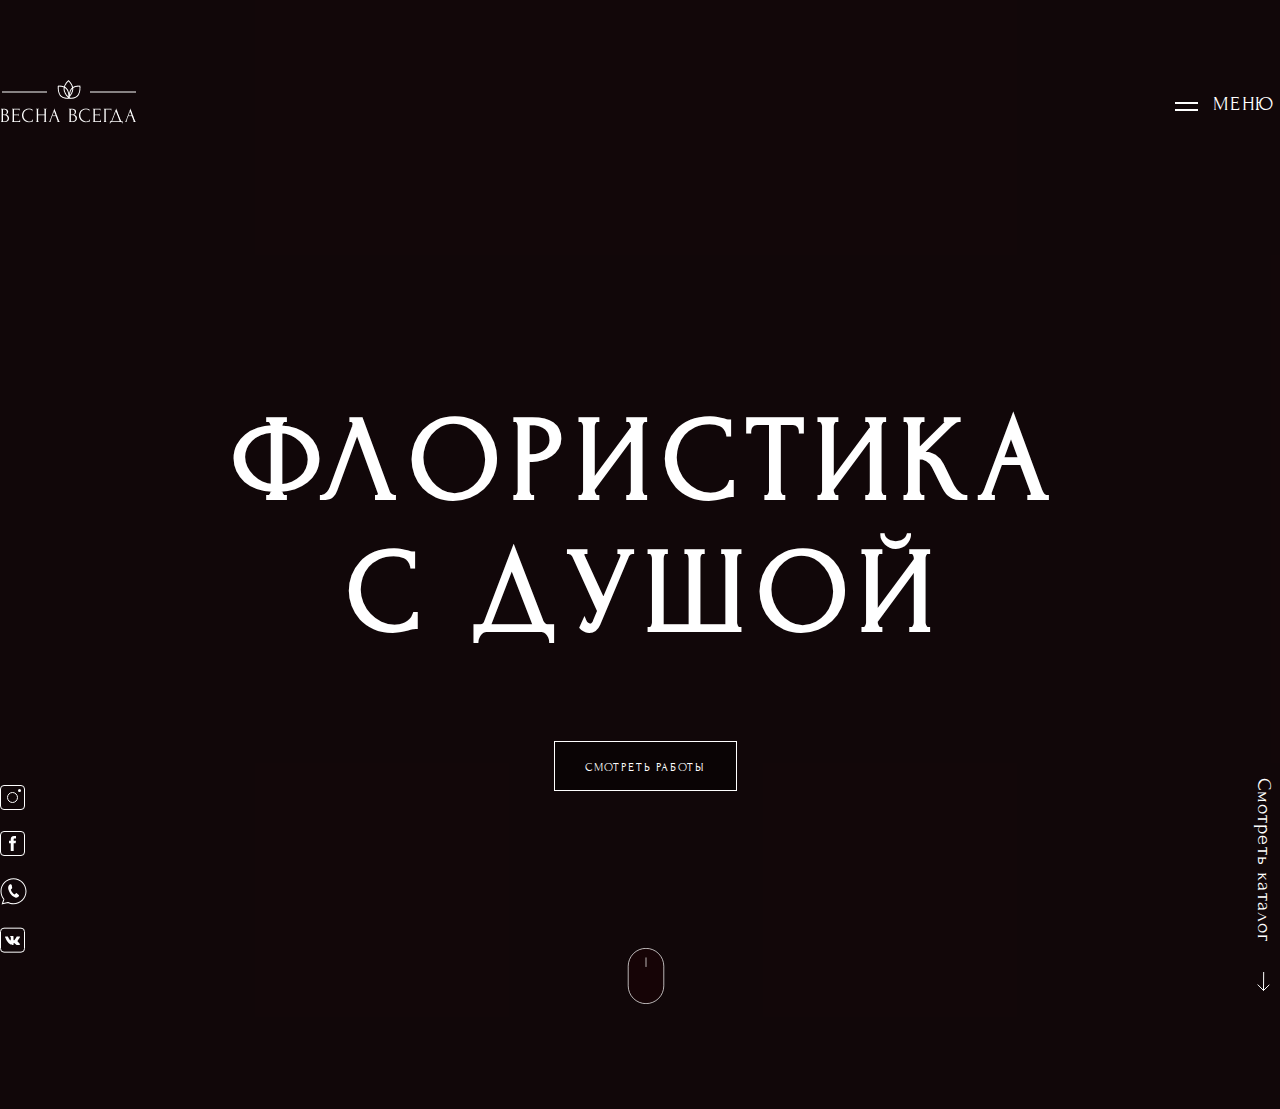
==== index.html @ 8c2913b5 "Create header block" ====
<!DOCTYPE html>
<html lang="ru">
<head>
  <meta charset="UTF-8">
  <meta http-equiv="X-UA-Compatible" content="IE=edge">
  <meta name="viewport" content="width=device-width, initial-scale=1.0">
  <title>Floristry</title>
  <link rel="preconnect"
    href="https://fonts.googleapis.com">
  <link rel="preconnect"
    href="https://fonts.gstatic.com"
    crossorigin>
  <link href="https://fonts.googleapis.com/css2?family=Forum&display=swap"
    rel="stylesheet">
  <link rel="stylesheet" href="css/style.css">
</head>
<body>
  <header class="header">
    <div class="container">
      <div class="header__top">
        <img src="images/logo.png" alt="Logo: Весна всегда" class="header__logo">
        <button class="burger-menu header__burger-menu">
          <div class="burger-menu__lines">
            <span class="burger-menu__line"></span>
            <span class="burger-menu__line"></span>
          </div>
          <!-- /.burger-menu__lines -->
          <span class="burger-menu__text">Меню</span>
        </button>
        <!-- /.header__burger-menu -->
      </div>
      <!-- /.header__top -->
      <div class="header__main">
        <div class="header__wrapper">
          <h1 class="header__title">Флористика с душой</h1>
          <a href="#"
            class="header__button-works">Смотреть работы</a>
          <img src="images/icons/mouse.svg"
            alt="Icon: mouse"
            class="header__mouse">
        </div>
        <!-- /.header__wrapper -->
        <div class="socials header__socials">
          <a href="#" class="socials__link">
            <img src="images/icons/instagram.svg" alt="Icon: instagram" class="socials__icon">
          </a>
          <a href="#" class="socials__link">
            <img src="images/icons/facebook.svg" alt="Icon: facebook" class="socials__icon">
          </a>
          <a href="#" class="socials__link">
            <img src="images/icons/whatsapp.svg" alt="Icon: whatsapp" class="socials__icon">
          </a>
          <a href="#" class="socials__link">
            <img src="images/icons/vk.svg" alt="Icon: вконтакте" class="socials__icon">
          </a>
        </div>
        <!-- /.socials header__socials -->
          <a href="#"
            class="header-catalog">
            <span class="header-catalog__text">Смотреть каталог
            </span>
            <img src="../images/icons/rectangle.svg" alt="Icon: rectangle" class="header-catalog__icon">
          </a>
      </div>
      <!-- /.header__main -->
    </div>
    <!-- /.container -->
    <div class="header__gradient"></div>
    <!-- /.header__gradient -->
  </header>
</body>
</html>
---- css/style.css ----
* {
  -webkit-box-sizing: border-box;
          box-sizing: border-box;
}

body {
  font-family: 'Forum', cursive;
  margin: 0;
  padding: 0;
  color: #fff;
  background-color: #3B181E;
}

.container {
  max-width: 1734px;
  margin: auto;
}

img {
  max-width: 100%;
}

a {
  text-decoration: none;
  cursor: pointer;
}

button {
  cursor: pointer;
}

.header {
  position: relative;
  padding-top: 80px;
  margin: 0;
  background: url(../images/header-bg.jpg) no-repeat center;
}

.header::after {
  content: '';
  background-color: rgba(0, 0, 0, 0.7);
  height: 100%;
  position: absolute;
  width: 100%;
  top: 0;
  left: 0;
  z-index: 1;
}

.header__top {
  display: -webkit-box;
  display: -ms-flexbox;
  display: flex;
  -webkit-box-pack: justify;
      -ms-flex-pack: justify;
          justify-content: space-between;
  -webkit-box-align: center;
      -ms-flex-align: center;
          align-items: center;
  position: relative;
  z-index: 2;
}

.header__logo {
  max-width: 137px;
}

.header__burger-menu {
  border: none;
  background: none;
  text-transform: uppercase;
  color: #fff;
}

.header__main {
  position: relative;
  z-index: 2;
}

.header__wrapper {
  display: -webkit-box;
  display: -ms-flexbox;
  display: flex;
  -webkit-box-orient: vertical;
  -webkit-box-direction: normal;
      -ms-flex-direction: column;
          flex-direction: column;
  -webkit-box-align: center;
      -ms-flex-align: center;
          align-items: center;
  -ms-flex-wrap: wrap;
      flex-wrap: wrap;
  max-width: 818px;
  margin: auto;
  margin-top: 189px;
  margin-bottom: 30px;
}

.header__title {
  font-size: 120px;
  line-height: 132px;
  text-align: center;
  letter-spacing: 0.09em;
  text-transform: uppercase;
}

.header__button-works {
  font-size: 12px;
  line-height: 13px;
  text-align: center;
  letter-spacing: 0.15em;
  text-transform: uppercase;
  color: #fff;
  background: rgba(0, 0, 0, 0.4);
  border: 1px solid #FFFFFF;
  padding: 19px 30px 16px;
  margin-bottom: 157px;
}

.header__gradient {
  height: 75px;
  background: -webkit-gradient(linear, left bottom, left top, color-stop(3.33%, #3B181E), to(rgba(59, 24, 30, 0)));
  background: linear-gradient(0deg, #3B181E 3.33%, rgba(59, 24, 30, 0) 100%);
}

.header-catalog {
  position: absolute;
  right: -89px;
  bottom: 110px;
  color: inherit;
  -webkit-transform: rotate(90deg);
          transform: rotate(90deg);
  text-align: center;
  display: -webkit-box;
  display: -ms-flexbox;
  display: flex;
  -webkit-box-pack: justify;
      -ms-flex-pack: justify;
          justify-content: space-between;
  -webkit-box-align: center;
      -ms-flex-align: center;
          align-items: center;
  width: 211px;
}

.header-catalog__text {
  font-size: 20px;
  line-height: 22px;
  letter-spacing: 0.06em;
}

.header-catalog__icon {
  -webkit-transform: rotate(-90deg);
          transform: rotate(-90deg);
}

.burger-menu {
  display: -webkit-box;
  display: -ms-flexbox;
  display: flex;
}

.burger-menu__lines {
  display: -webkit-box;
  display: -ms-flexbox;
  display: flex;
  -webkit-box-orient: vertical;
  -webkit-box-direction: normal;
      -ms-flex-direction: column;
          flex-direction: column;
  -webkit-box-pack: center;
      -ms-flex-pack: center;
          justify-content: center;
  margin-right: 15px;
}

.burger-menu__line {
  font-family: 'Forum', cursive;
  width: 23px;
  border: 1px solid #FFFFFF;
  margin-top: 5px;
}

.burger-menu__text {
  font-family: 'Forum', cursive;
  font-size: 20px;
  line-height: 22px;
  letter-spacing: 0.06em;
}

.socials {
  position: absolute;
  bottom: 47px;
  display: -webkit-box;
  display: -ms-flexbox;
  display: flex;
  -webkit-box-orient: vertical;
  -webkit-box-direction: normal;
      -ms-flex-direction: column;
          flex-direction: column;
  -webkit-box-pack: justify;
      -ms-flex-pack: justify;
          justify-content: space-between;
  height: 172px;
}
/*# sourceMappingURL=style.css.map */
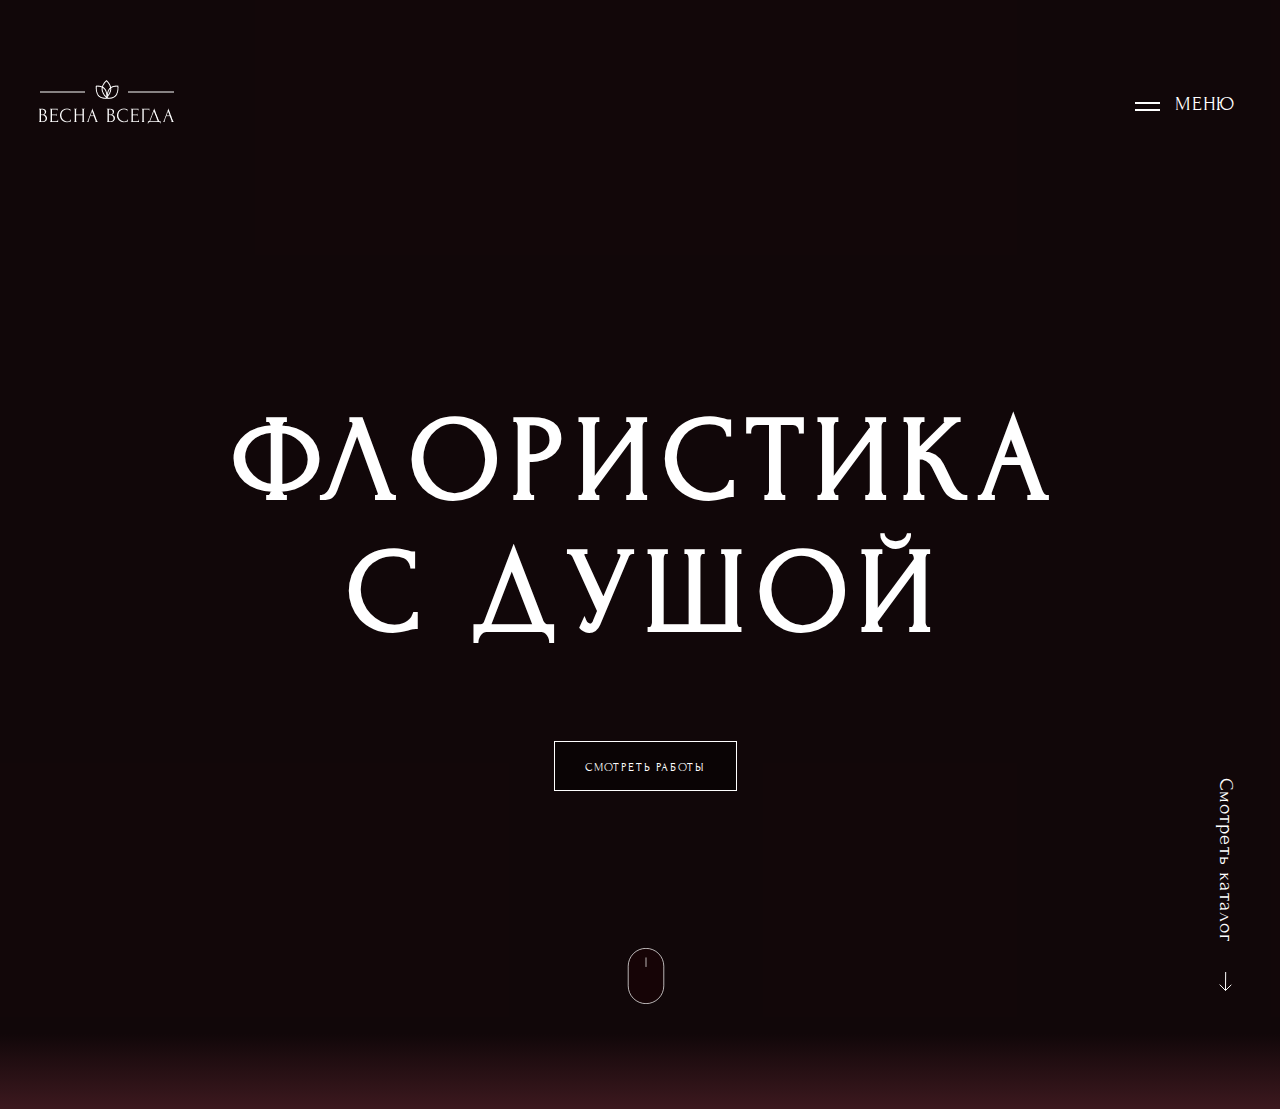
==== commit d3038a56: "fix header responsive" ====
--- a/index.html
+++ b/index.html
@@ -42,16 +42,26 @@
         <!-- /.header__wrapper -->
         <div class="socials header__socials">
           <a href="#" class="socials__link">
-            <img src="images/icons/instagram.svg" alt="Icon: instagram" class="socials__icon">
+            <svg class="socials__icon"
+              width="25"
+              height="25">
+              <use href="sprite-socials.svg#instagram"></use>
           </a>
           <a href="#" class="socials__link">
-            <img src="images/icons/facebook.svg" alt="Icon: facebook" class="socials__icon">
+            <svg class="socials__icon" width="25" height="25">
+              <use href="sprite-socials.svg#facebook"></use>
           </a>
           <a href="#" class="socials__link">
-            <img src="images/icons/whatsapp.svg" alt="Icon: whatsapp" class="socials__icon">
+            <svg class="socials__icon"
+              width="25"
+              height="25">
+              <use href="sprite-socials.svg#whatsapp"></use>
           </a>
           <a href="#" class="socials__link">
-            <img src="images/icons/vk.svg" alt="Icon: вконтакте" class="socials__icon">
+            <svg class="socials__icon"
+              width="25"
+              height="25">
+              <use href="sprite-socials.svg#vk"></use>
           </a>
         </div>
         <!-- /.socials header__socials -->
@@ -59,7 +69,11 @@
             class="header-catalog">
             <span class="header-catalog__text">Смотреть каталог
             </span>
-            <img src="../images/icons/rectangle.svg" alt="Icon: rectangle" class="header-catalog__icon">
+            <img src="images/icons/rectangle.svg" alt="Icon: rectangle" class="header-catalog__icon">
+          </a>
+          <a href="#"
+            class="header__arrow">
+            <img src="images/icons/rectangle-table.svg" alt="Icon: rectangle tablet" class="header-arrow__icon">
           </a>
       </div>
       <!-- /.header__main -->
--- a/css/style.css
+++ b/css/style.css
@@ -1,6 +1,13 @@
-* {
-  -webkit-box-sizing: border-box;
-          box-sizing: border-box;
+@font-face {
+  font-family: "playfair_display";
+  src: url("../fonts/PlayfairDisplay-Regular.woff2") format("woff2");
+  src: url("../fonts/PlayfairDisplay-Regular.woff") format("woff");
+  font-weight: normal;
+  font-style: normal;
+  * {
+    -webkit-box-sizing: border-box;
+            box-sizing: border-box;
+  }
 }
 
 body {
@@ -12,7 +19,7 @@
 }
 
 .container {
-  max-width: 1734px;
+  max-width: 94%;
   margin: auto;
 }
 
@@ -33,7 +40,7 @@
   position: relative;
   padding-top: 80px;
   margin: 0;
-  background: url(../images/header-bg.jpg) no-repeat center;
+  background: url(../images/header-bg.jpg) no-repeat center/cover;
 }
 
 .header::after {
@@ -117,7 +124,14 @@
   margin-bottom: 157px;
 }
 
+.header__button-works:hover {
+  color: #000000;
+  background: #fff;
+}
+
 .header__gradient {
+  position: relative;
+  z-index: 2;
   height: 75px;
   background: -webkit-gradient(linear, left bottom, left top, color-stop(3.33%, #3B181E), to(rgba(59, 24, 30, 0)));
   background: linear-gradient(0deg, #3B181E 3.33%, rgba(59, 24, 30, 0) 100%);
@@ -154,6 +168,10 @@
           transform: rotate(-90deg);
 }
 
+.header__arrow {
+  display: none;
+}
+
 .burger-menu {
   display: -webkit-box;
   display: -ms-flexbox;
@@ -190,7 +208,7 @@
 
 .socials {
   position: absolute;
-  bottom: 47px;
+  bottom: 0;
   display: -webkit-box;
   display: -ms-flexbox;
   display: flex;
@@ -203,4 +221,138 @@
           justify-content: space-between;
   height: 172px;
 }
+
+.socials__icon {
+  fill: none;
+  stroke: #fff;
+}
+
+.socials__icon:hover {
+  fill: #fff;
+  stroke: #3B181E;
+}
+
+@media (max-width: 992px) {
+  .header__title {
+    font-size: 70px;
+    line-height: 77px;
+    text-align: center;
+    letter-spacing: 0.09em;
+    margin-bottom: 82px;
+  }
+}
+
+@media (max-width: 768px) {
+  .header {
+    padding-top: 38px;
+    padding-bottom: 55px;
+    background-size: cover;
+  }
+  .header__wrapper {
+    margin-top: 180px;
+    margin-bottom: 0;
+  }
+  .header__mouse {
+    display: none;
+  }
+  .header-catalog {
+    display: none;
+  }
+  .header__gradient {
+    display: none;
+  }
+  .header__arrow {
+    display: block;
+    margin: 0 auto;
+    width: 29px;
+  }
+  .burger-menu {
+    -webkit-box-align: start;
+        -ms-flex-align: start;
+            align-items: start;
+  }
+  .burger-menu__line {
+    width: 35px;
+  }
+  .burger-menu__text {
+    display: none;
+  }
+  .socials {
+    position: static;
+    -webkit-box-orient: horizontal;
+    -webkit-box-direction: normal;
+        -ms-flex-direction: row;
+            flex-direction: row;
+    -webkit-box-align: center;
+        -ms-flex-align: center;
+            align-items: center;
+    height: 60px;
+    width: 460px;
+    margin: auto;
+    padding-bottom: 35px;
+  }
+  .socials__link {
+    display: -webkit-box;
+    display: -ms-flexbox;
+    display: flex;
+    -webkit-box-pack: space-evenly;
+        -ms-flex-pack: space-evenly;
+            justify-content: space-evenly;
+    -ms-flex-item-align: center;
+        align-self: center;
+    background-color: #3B181E;
+    border-radius: 50%;
+    height: 55px;
+    width: 55px;
+  }
+  .socials__icon {
+    -ms-flex-item-align: center;
+        -ms-grid-row-align: center;
+        align-self: center;
+  }
+}
+
+@media (max-width: 576px) {
+  .header {
+    padding-top: 0;
+  }
+  .header__wrapper {
+    margin-top: 103px;
+  }
+  .header__top {
+    background-color: #3B181E;
+    width: 99%;
+    left: -3%;
+    padding: 15px 30px 20px;
+  }
+  .header__title {
+    font-family: "playfair_display", cursive;
+    font-size: 30px;
+    line-height: 42px;
+    text-align: center;
+    letter-spacing: 0.09em;
+    max-width: 238px;
+    margin-bottom: 35px;
+  }
+  .header-arrow__icon {
+    width: 14px;
+    height: 14px;
+  }
+  .burger-menu__line {
+    width: 37px;
+  }
+  .socials {
+    width: 260px;
+    height: 35px;
+    padding-bottom: 30px;
+  }
+  .socials__link {
+    width: 35px;
+    height: 35px;
+  }
+  .socials__icon {
+    width: 18px;
+    height: 18px;
+  }
+}
 /*# sourceMappingURL=style.css.map */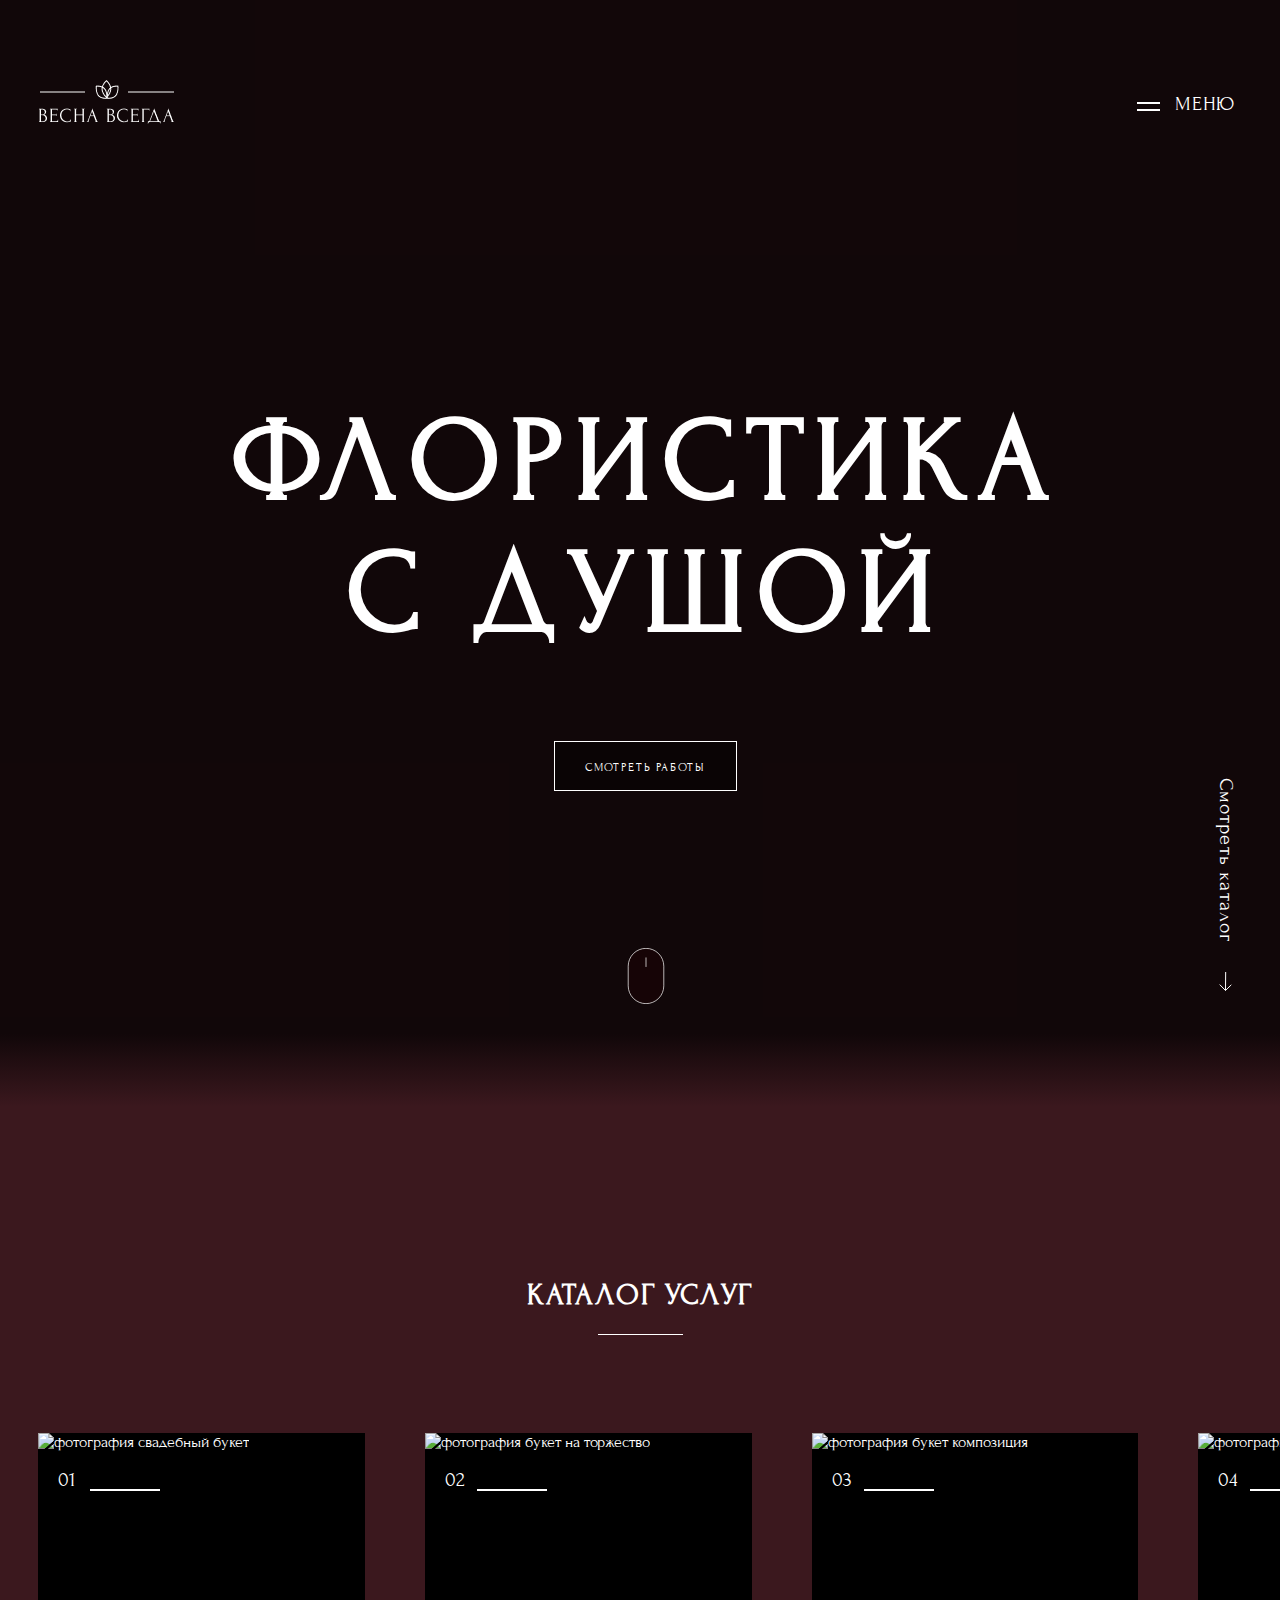
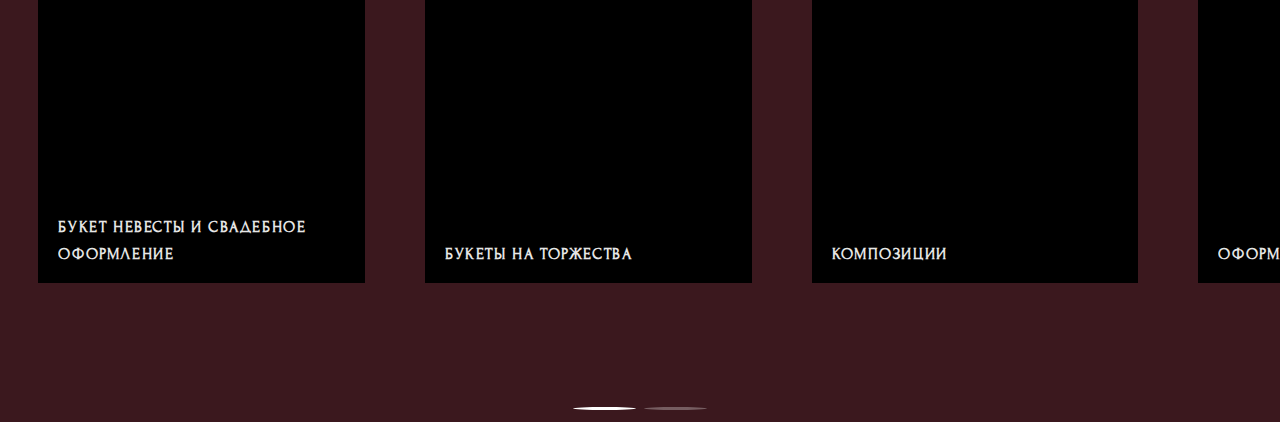
==== commit 64528684: "customization and adaptive slider" ====
--- a/index.html
+++ b/index.html
@@ -5,6 +5,10 @@
   <meta http-equiv="X-UA-Compatible" content="IE=edge">
   <meta name="viewport" content="width=device-width, initial-scale=1.0">
   <title>Floristry</title>
+
+  <script src="https://unpkg.com/swiper/swiper-bundle.min.js" defer></script>
+  <script src="js/main.js" defer></script>
+  
   <link rel="preconnect"
     href="https://fonts.googleapis.com">
   <link rel="preconnect"
@@ -12,6 +16,8 @@
     crossorigin>
   <link href="https://fonts.googleapis.com/css2?family=Forum&display=swap"
     rel="stylesheet">
+  <link rel="stylesheet"
+    href="https://unpkg.com/swiper/swiper-bundle.min.css" />
   <link rel="stylesheet" href="css/style.css">
 </head>
 <body>
@@ -20,10 +26,10 @@
       <div class="header__top">
         <img src="images/logo.png" alt="Logo: Весна всегда" class="header__logo">
         <button class="burger-menu header__burger-menu">
-          <div class="burger-menu__lines">
+          <span class="burger-menu__lines">
             <span class="burger-menu__line"></span>
             <span class="burger-menu__line"></span>
-          </div>
+          </span>
           <!-- /.burger-menu__lines -->
           <span class="burger-menu__text">Меню</span>
         </button>
@@ -45,23 +51,27 @@
             <svg class="socials__icon"
               width="25"
               height="25">
-              <use href="sprite-socials.svg#instagram"></use>
+            <use href="sprite-socials.svg#instagram"></use>
+            </svg>
           </a>
           <a href="#" class="socials__link">
             <svg class="socials__icon" width="25" height="25">
               <use href="sprite-socials.svg#facebook"></use>
+            </svg>
           </a>
           <a href="#" class="socials__link">
             <svg class="socials__icon"
               width="25"
               height="25">
               <use href="sprite-socials.svg#whatsapp"></use>
+            </svg>
           </a>
           <a href="#" class="socials__link">
             <svg class="socials__icon"
               width="25"
               height="25">
               <use href="sprite-socials.svg#vk"></use>
+            </svg>
           </a>
         </div>
         <!-- /.socials header__socials -->
@@ -72,7 +82,7 @@
             <img src="images/icons/rectangle.svg" alt="Icon: rectangle" class="header-catalog__icon">
           </a>
           <a href="#"
-            class="header__arrow">
+            class="header-arrow">
             <img src="images/icons/rectangle-table.svg" alt="Icon: rectangle tablet" class="header-arrow__icon">
           </a>
       </div>
@@ -82,5 +92,73 @@
     <div class="header__gradient"></div>
     <!-- /.header__gradient -->
   </header>
+
+  <section class="services">
+    <div class="container">
+      <span class="services__background">Каталог услуг</span>
+      <h2 class="services__title">Каталог услуг</h2>
+
+      <div class="swiper-container services-container">
+        <div class="swiper-wrapper services-wrapper">
+          <div class="swiper-slide services-slide services-slide--wedding">
+            <img src="images/services/wedding.jpg" alt="фотография свадебный букет" class="services-slide__image">
+            <div class="services-slide__page">
+              <span class="services-slide__number">01</span>
+              <span class="services-slide__line"></span>
+            </div>
+            <!-- /.services-slide__page -->
+            <!-- .services-blackout -->
+            <h3 class="services-slide__title">Букет невесты и свадебное оформление</h3>
+            <a href="#" class="services-slide__button">Смотреть работы</a>
+          </div>
+          <!-- /.swiper-slide -->
+          <div class="swiper-slide services-slide services-slide--celebrations">
+            <img src="images/services/celebrations.jpg"
+              alt="фотография букет на торжество"
+              class="services-slide__image">
+            <div class="services-slide__page">
+              <span class="services-slide__number">02</span>
+              <span class="services-slide__line"></span>
+            </div>
+            <!-- /.services-slide__page -->
+            <h3 class="services-slide__title">Букеты на торжества</h3>
+            <a href="#" class="services-slide__button">Смотреть работы</a>
+          </div>
+          <!-- /.swiper-slide -->
+          <div class="swiper-slide services-slide services-slide--compositions">
+            <img src="images/services/compositions.jpg"
+              alt="фотография букет композиция"
+              class="services-slide__image">
+            <div class="services-slide__page">
+              <span class="services-slide__number">03</span>
+              <span class="services-slide__line"></span>
+            </div>
+            <!-- /.services-slide__page -->
+            <h3 class="services-slide__title">Композиции</h3>
+            <a href="#" class="services-slide__button">Смотреть работы</a>
+          </div>
+          <!-- /.swiper-slide -->
+          <div class="swiper-slide services-slide services-slide--events">
+            <img src="images/services/events.png"
+              alt="фотография оформление мероприятий"
+              class="services-slide__image">
+            <div class="services-slide__page">
+              <span class="services-slide__number">04</span>
+              <span class="services-slide__line"></span>
+            </div>
+            <!-- /.services-slide__page -->
+            <h3 class="services-slide__title">Оформление мероприятий</h3>
+            <a href="#" class="services-slide__button">Смотреть работы</a>
+          </div>
+          <!-- /.swiper-slide -->
+        </div>
+        <!-- /.swiper-wrapper -->
+        
+        <div class="swiper-pagination services-pagination"></div> <!-- If we need pagination -->
+      </div>
+      <!-- /.swiper-container  -->
+    </div>
+    <!-- /.container -->
+  </section>
 </body>
 </html>--- a/css/style.css
+++ b/css/style.css
@@ -4,10 +4,11 @@
   src: url("../fonts/PlayfairDisplay-Regular.woff") format("woff");
   font-weight: normal;
   font-style: normal;
-  * {
-    -webkit-box-sizing: border-box;
-            box-sizing: border-box;
-  }
+}
+
+* {
+  -webkit-box-sizing: border-box;
+          box-sizing: border-box;
 }
 
 body {
@@ -168,7 +169,7 @@
           transform: rotate(-90deg);
 }
 
-.header__arrow {
+.header-arrow {
   display: none;
 }
 
@@ -230,6 +231,198 @@
 .socials__icon:hover {
   fill: #fff;
   stroke: #3B181E;
+}
+
+.services {
+  padding: 170px 0 106px;
+  position: relative;
+}
+
+.services__background {
+  position: absolute;
+  left: 50%;
+  top: 207px;
+  -webkit-transform: translateX(-50%);
+          transform: translateX(-50%);
+  white-space: nowrap;
+  font-size: 220px;
+  line-height: 243px;
+  text-align: center;
+  letter-spacing: 0.06em;
+  text-transform: uppercase;
+  color: #fff;
+  opacity: 0.03;
+}
+
+.services__title {
+  font-size: 30px;
+  line-height: 33px;
+  letter-spacing: 0.06em;
+  text-transform: uppercase;
+  text-align: center;
+  margin: 0;
+  margin-bottom: 98px;
+}
+
+.services__title::after {
+  content: '';
+  display: block;
+  margin: auto;
+  margin-top: 22px;
+  width: 85px;
+  background-color: #fff;
+  height: 1px;
+}
+
+.services-container {
+  max-width: 1500px;
+  overflow: visible;
+}
+
+.services-slide {
+  position: relative;
+  width: 330px;
+  height: 450px;
+  background-color: black;
+}
+
+.services-slide:hover:after {
+  content: '';
+  border: 1px solid rgba(255, 255, 255, 0.2);
+  position: absolute;
+  top: -10px;
+  left: -10px;
+  width: 350px;
+  height: 470px;
+  z-index: -1;
+}
+
+.services-slide:hover .services-slide__button {
+  display: block;
+  -webkit-transform: translateY(75%);
+          transform: translateY(75%);
+  -webkit-transition-duration: 0.3s;
+          transition-duration: 0.3s;
+  margin-left: 20px;
+  opacity: 1;
+}
+
+.services-slide:hover .services-slide__title {
+  bottom: 100px;
+}
+
+.services-slide:hover .services-slide__image {
+  opacity: 0.6;
+}
+
+.services-slide:hover .services-slide__page {
+  -webkit-box-orient: horizontal;
+  -webkit-box-direction: reverse;
+      -ms-flex-direction: row-reverse;
+          flex-direction: row-reverse;
+}
+
+.services-slide__image {
+  height: 100%;
+}
+
+.services-slide__page {
+  position: absolute;
+  top: 36px;
+  left: 20px;
+  display: -webkit-box;
+  display: -ms-flexbox;
+  display: flex;
+  -webkit-box-align: end;
+      -ms-flex-align: end;
+          align-items: end;
+  -webkit-box-pack: justify;
+      -ms-flex-pack: justify;
+          justify-content: space-between;
+  width: 102px;
+}
+
+.services-slide__number {
+  font-size: 20px;
+  line-height: 22px;
+  text-transform: uppercase;
+}
+
+.services-slide__line {
+  width: 70px;
+  height: 0;
+  border: 1px solid #FFFFFF;
+}
+
+.services-slide__title {
+  position: absolute;
+  bottom: 15px;
+  left: 20px;
+  font-size: 16px;
+  line-height: 27px;
+  letter-spacing: 0.1em;
+  text-transform: uppercase;
+  color: inherit;
+  opacity: 0.9;
+  margin: 0;
+}
+
+.services-slide__button {
+  position: absolute;
+  bottom: 59px;
+  padding: 19px 0 16px;
+  font-size: 12px;
+  line-height: 13px;
+  text-align: center;
+  letter-spacing: 0.15em;
+  text-transform: uppercase;
+  color: #010001;
+  background-color: #fff;
+  display: none;
+  width: 199px;
+}
+
+.swiper-pagination {
+  display: none;
+}
+
+.swiper-pagination-bullet {
+  width: 63px;
+  height: 3px;
+  background-color: #fff;
+  opacity: 0.3;
+  left: 50%;
+  -webkit-transition: translateX(-50%);
+  transition: translateX(-50%);
+}
+
+.swiper-pagination-bullet-active {
+  opacity: 1;
+}
+
+@media (max-width: 1688px) {
+  .services__background {
+    font-size: 200px;
+  }
+}
+
+@media (max-width: 1610px) {
+  .services-container {
+    max-width: 1100px;
+    height: 483px;
+  }
+  .services__background {
+    display: none;
+  }
+  .services-pagination {
+    display: block;
+  }
+}
+
+@media (max-width: 1200px) {
+  .services-container {
+    max-width: 720px;
+  }
 }
 
 @media (max-width: 992px) {
@@ -310,6 +503,23 @@
         -ms-grid-row-align: center;
         align-self: center;
   }
+  .services-container {
+    max-width: 288px;
+    height: 425px;
+  }
+  .services-wrapper {
+    max-height: 415px;
+  }
+  .services-slide {
+    max-height: 392px;
+  }
+  .services-slide:hover::after {
+    width: 308px;
+    height: 412px;
+  }
+  .services-slide__image {
+    width: 288px;
+  }
 }
 
 @media (max-width: 576px) {
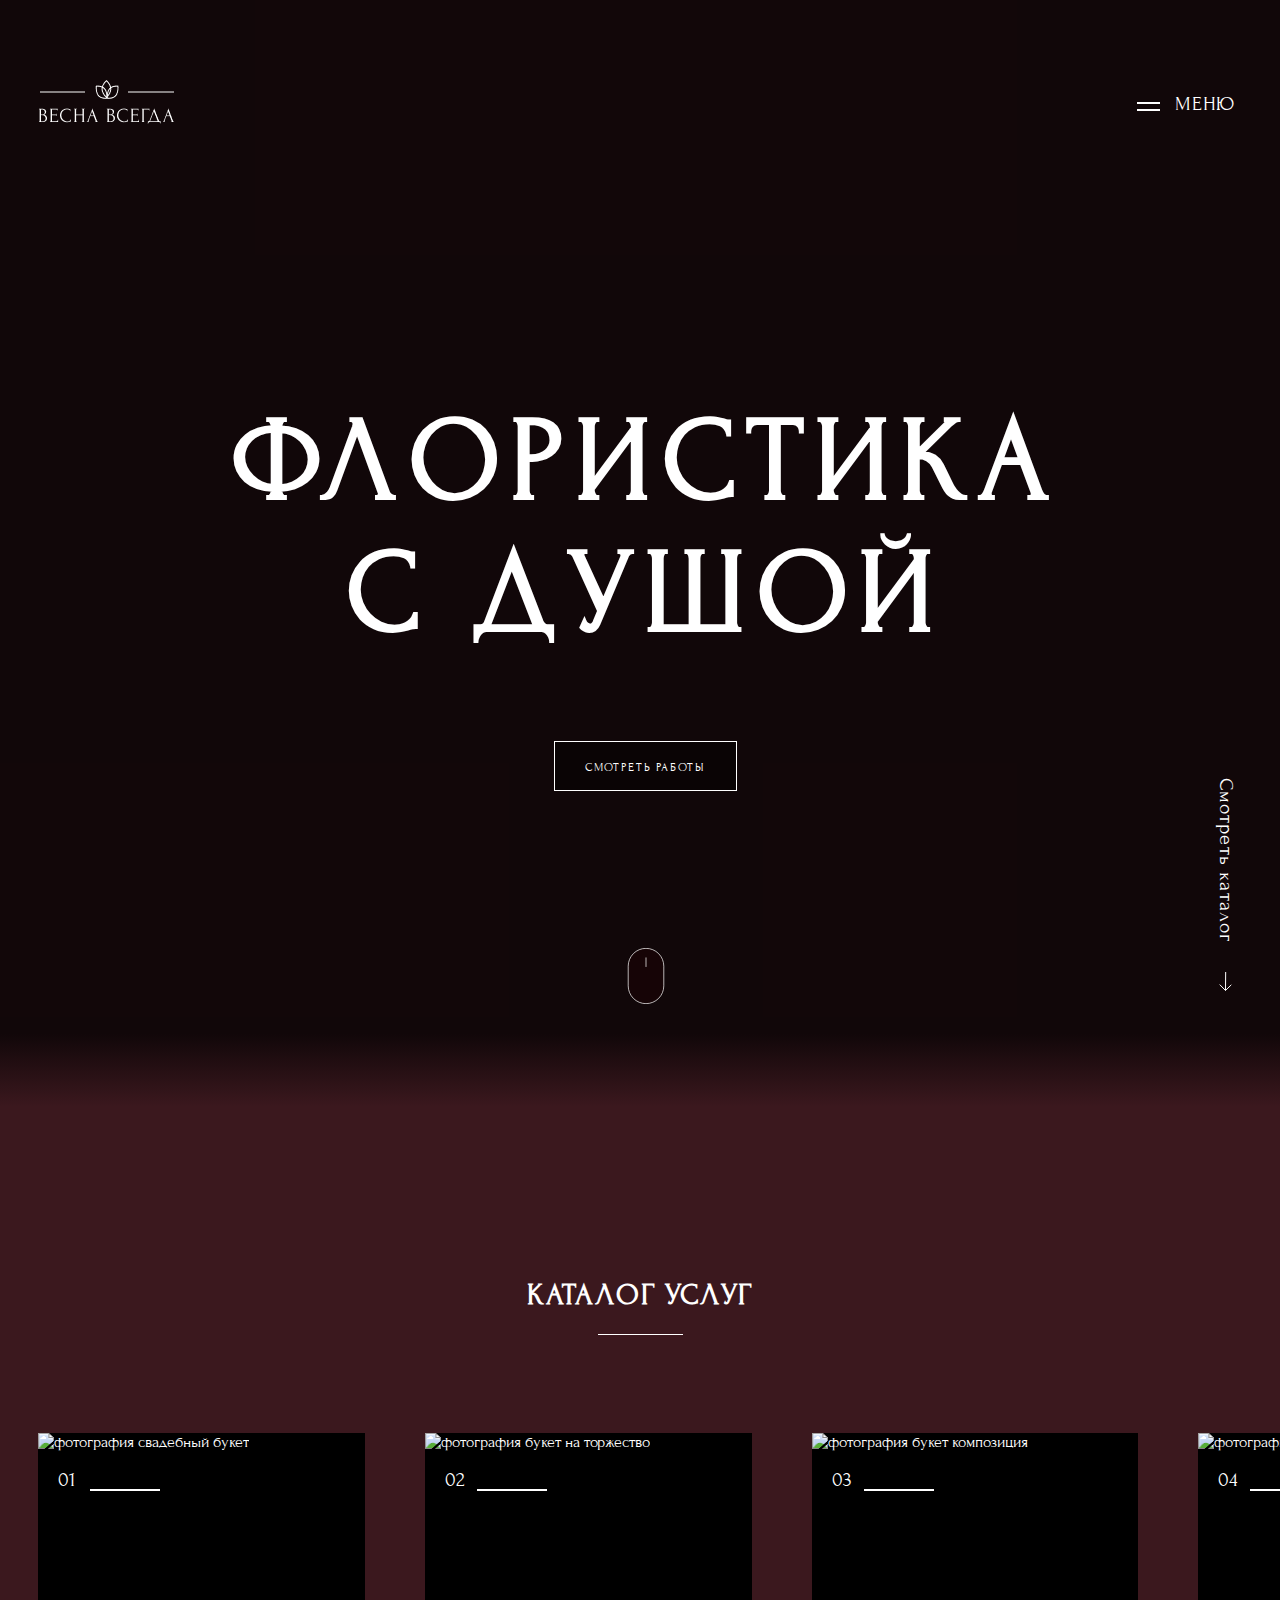
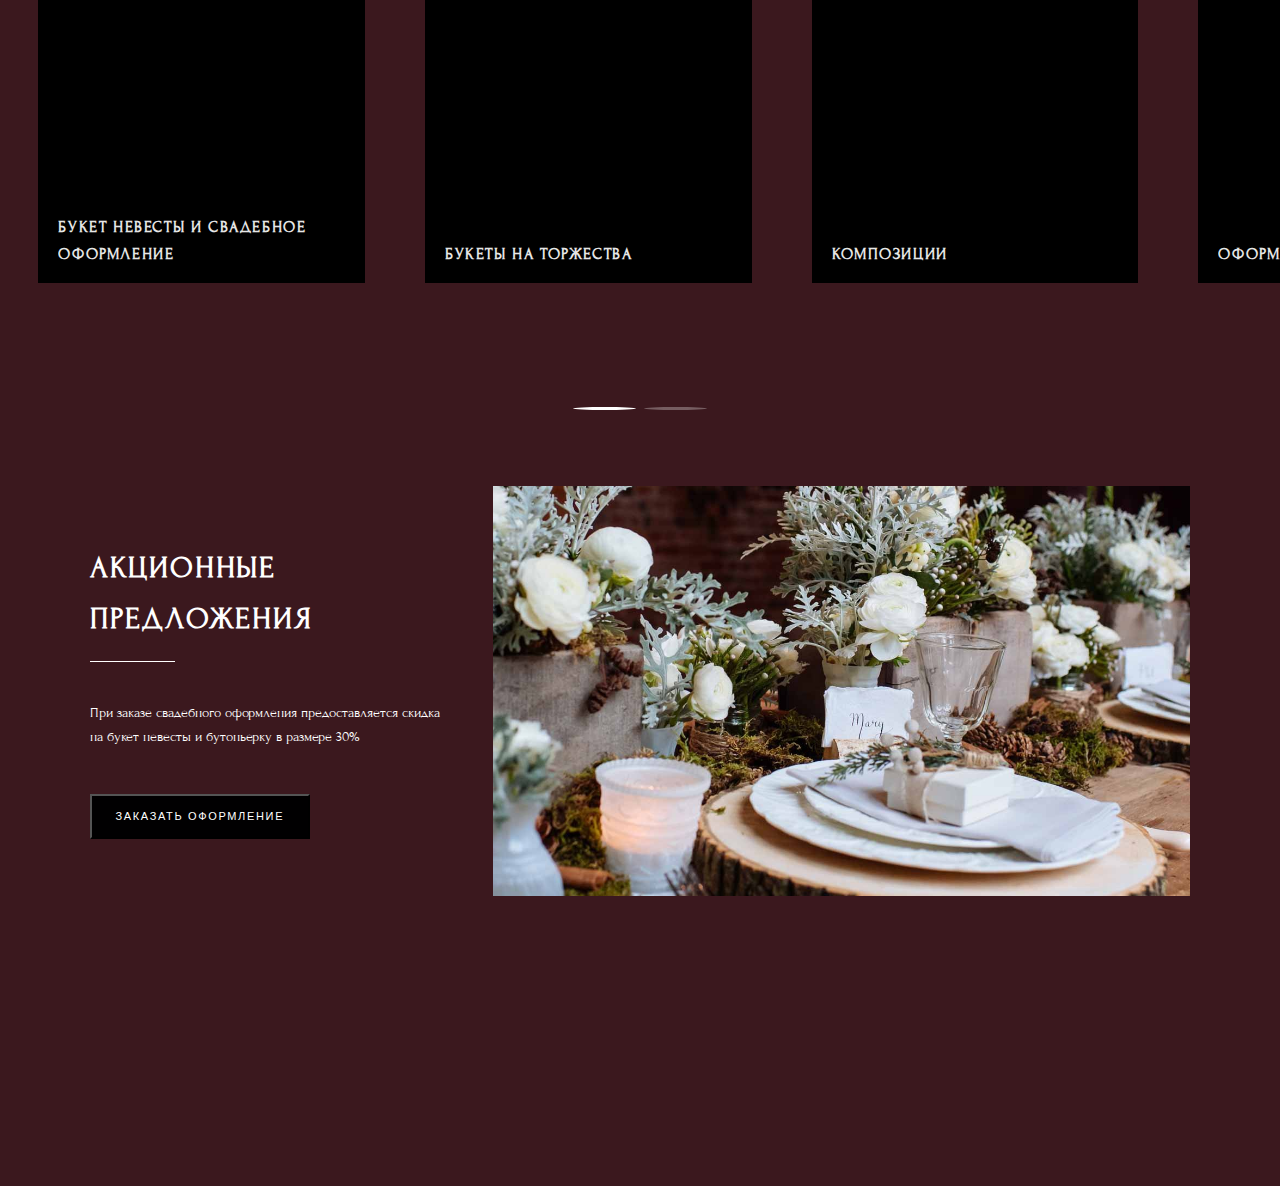
==== commit 9002b2fc: "create promotion section" ====
--- a/index.html
+++ b/index.html
@@ -160,5 +160,24 @@
     </div>
     <!-- /.container -->
   </section>
+  
+  <section class="promotion">
+    <div class="container">
+      <div class="promotion-wrapper">
+        <div class="promotion-info">
+          <h2 class="promotion-info__title">Акционные предложения</h2>
+          <p class="promotion-info__text">При заказе свадебного оформления предоставляется скидка на букет невесты и бутоньерку
+            в размере 30%</p>
+          <button class="promotion-info__button">Заказать оформление</button>
+        </div>
+        <!-- /.promotion-info -->
+        <div class="promotion__image">
+        </div>
+        <!-- /.promotion__image -->
+      </div>
+      <!-- /.promotion-wrapper -->
+    </div>
+    <!-- /.container -->
+  </section>
 </body>
 </html>--- a/css/style.css
+++ b/css/style.css
@@ -241,7 +241,7 @@
 .services__background {
   position: absolute;
   left: 50%;
-  top: 207px;
+  top: 183px;
   -webkit-transform: translateX(-50%);
           transform: translateX(-50%);
   white-space: nowrap;
@@ -398,6 +398,76 @@
 
 .swiper-pagination-bullet-active {
   opacity: 1;
+}
+
+.promotion {
+  padding: 64px 0 290px;
+}
+
+.promotion-wrapper {
+  display: -webkit-box;
+  display: -ms-flexbox;
+  display: flex;
+  -webkit-box-pack: space-evenly;
+      -ms-flex-pack: space-evenly;
+          justify-content: space-evenly;
+  -webkit-box-align: center;
+      -ms-flex-align: center;
+          align-items: center;
+}
+
+.promotion-info {
+  display: -webkit-box;
+  display: -ms-flexbox;
+  display: flex;
+  -webkit-box-orient: vertical;
+  -webkit-box-direction: normal;
+      -ms-flex-direction: column;
+          flex-direction: column;
+  max-width: 352px;
+}
+
+.promotion-info__title {
+  font-size: 30px;
+  line-height: 51px;
+  letter-spacing: 0.06em;
+  text-transform: uppercase;
+  color: #fff;
+  margin: 0;
+  margin-bottom: 25px;
+}
+
+.promotion-info__title::after {
+  content: '';
+  display: block;
+  margin-top: 16px;
+  width: 85px;
+  background-color: #fff;
+  height: 1px;
+}
+
+.promotion-info__text {
+  font-size: 14px;
+  line-height: 24px;
+  color: #fff;
+  margin-bottom: 45px;
+}
+
+.promotion-info__button {
+  font-size: 11px;
+  line-height: 12px;
+  letter-spacing: 0.15em;
+  text-transform: uppercase;
+  color: #fff;
+  background-color: #010001;
+  width: 220px;
+  height: 45px;
+}
+
+.promotion__image {
+  width: 697px;
+  height: 410px;
+  background: url(../images/promotion.jpg) no-repeat center/cover;
 }
 
 @media (max-width: 1688px) {
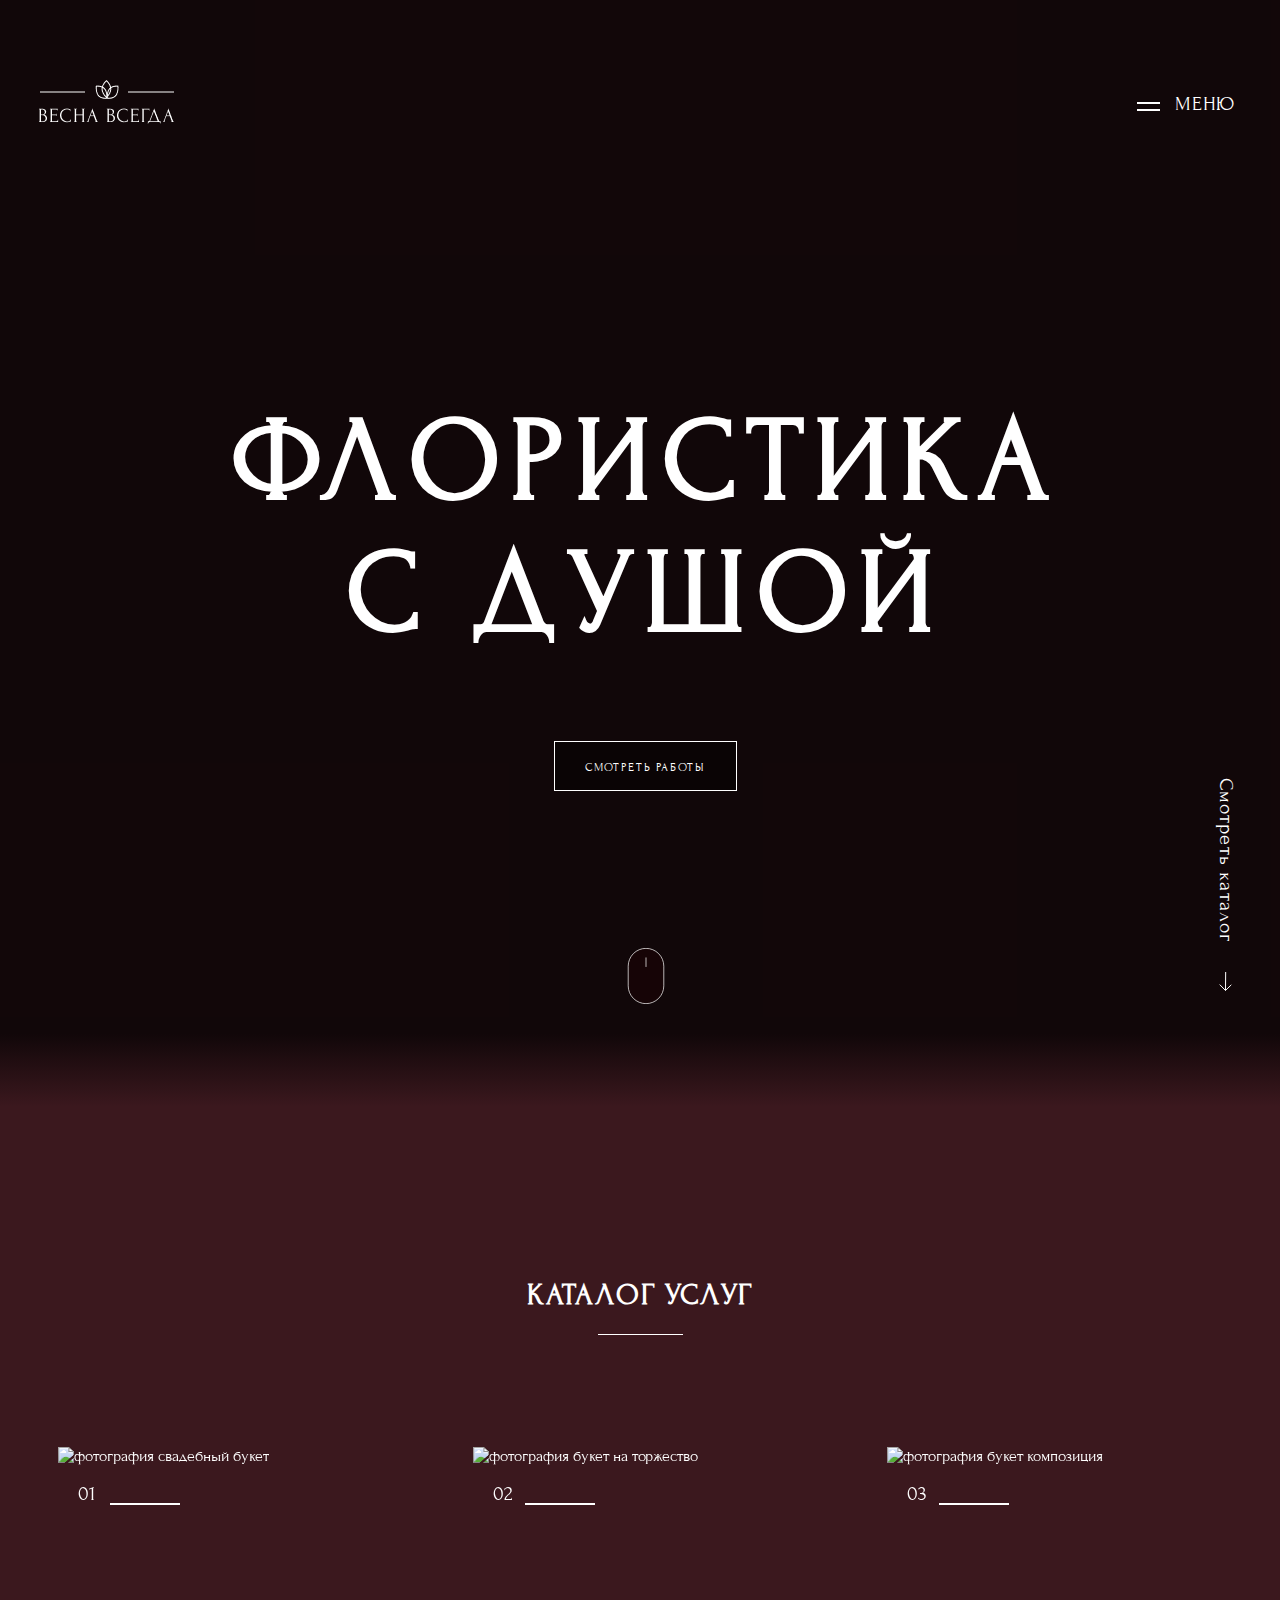
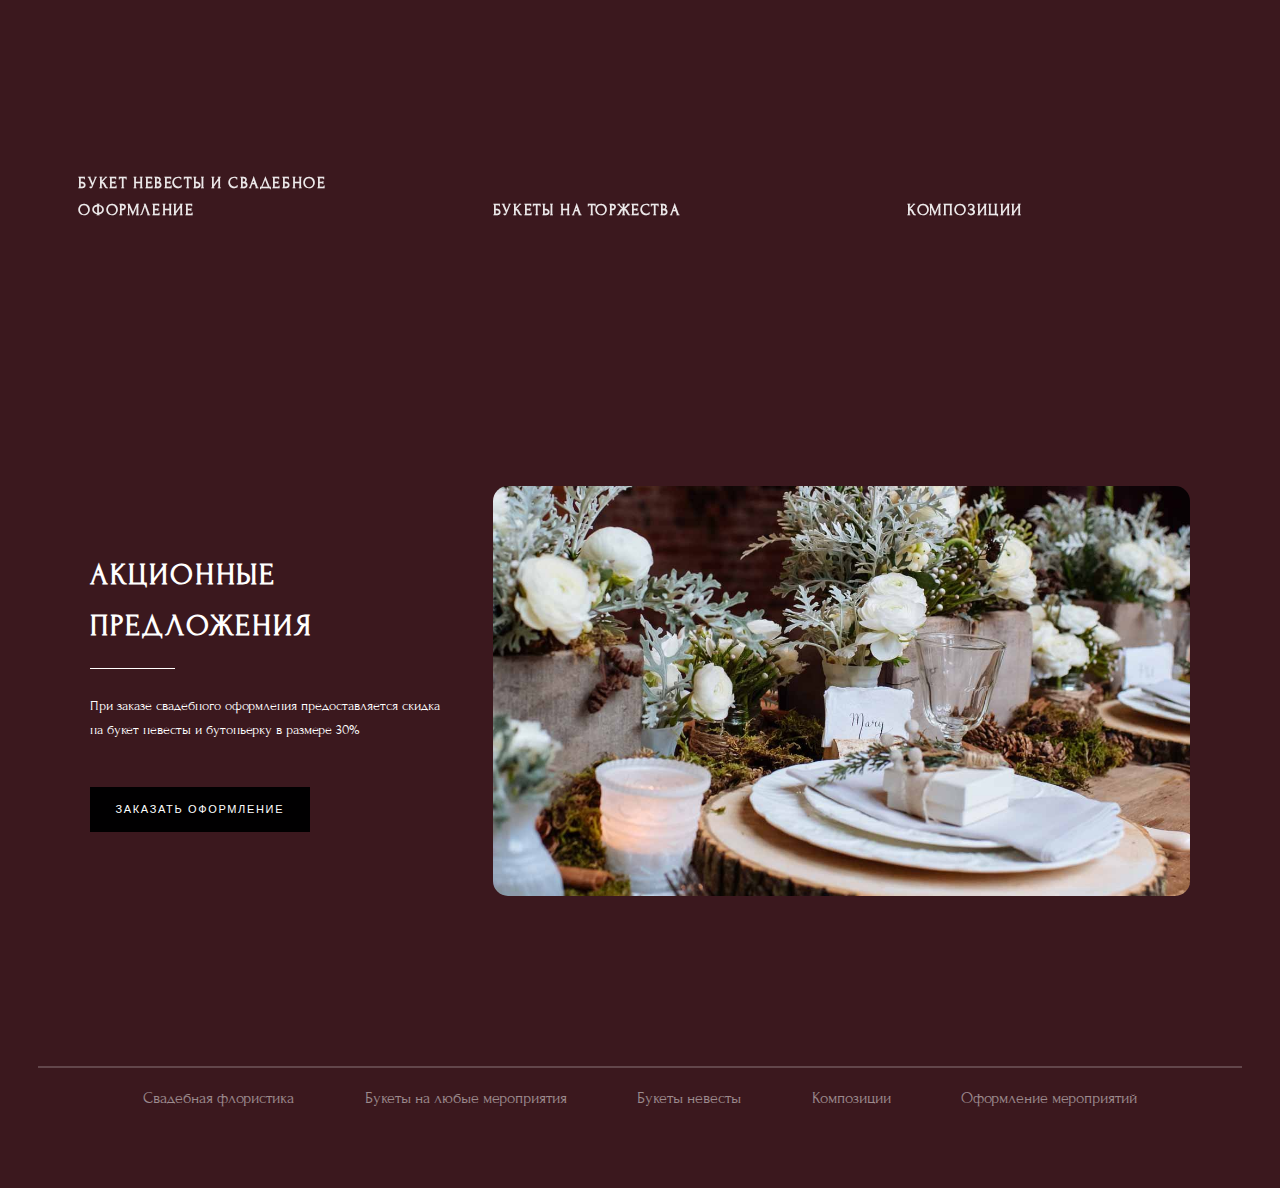
==== commit 5889c6d8: "add footer adaptive" ====
--- a/index.html
+++ b/index.html
@@ -46,28 +46,28 @@
             class="header__mouse">
         </div>
         <!-- /.header__wrapper -->
-        <div class="socials header__socials">
-          <a href="#" class="socials__link">
-            <svg class="socials__icon"
+        <div class="header-socials">
+          <a href="#" class="header-socials__link">
+            <svg class="header-socials__icon"
               width="25"
               height="25">
             <use href="sprite-socials.svg#instagram"></use>
             </svg>
           </a>
-          <a href="#" class="socials__link">
-            <svg class="socials__icon" width="25" height="25">
+          <a href="#" class="header-socials__link">
+            <svg class="header-socials__icon" width="25" height="25">
               <use href="sprite-socials.svg#facebook"></use>
             </svg>
           </a>
-          <a href="#" class="socials__link">
-            <svg class="socials__icon"
+          <a href="#" class="header-socials__link">
+            <svg class="header-socials__icon"
               width="25"
               height="25">
               <use href="sprite-socials.svg#whatsapp"></use>
             </svg>
           </a>
-          <a href="#" class="socials__link">
-            <svg class="socials__icon"
+          <a href="#" class="header-socials__link">
+            <svg class="header-socials__icon"
               width="25"
               height="25">
               <use href="sprite-socials.svg#vk"></use>
@@ -179,5 +179,68 @@
     </div>
     <!-- /.container -->
   </section>
+
+  <footer class="footer">
+    <div class="container">
+      <div class="footer__line"></div>
+      <!-- /.footer__line -->
+      <div class="footer-wrapper">
+        <ul class="footer-info">
+          <li class="fooret-info__text">
+            <a href="#" class="footer-info__link">Cвадебная флористика</a>
+          </li>
+          <li class="fooret-info__text">
+            <a href="#" class="footer-info__link">Букеты на любые мероприятия</a>
+          </li>
+          <li class="fooret-info__text">
+            <a href="#" class="footer-info__link">Букеты невесты</a>
+          </li>
+          <li class="fooret-info__text">
+            <a href="#" class="footer-info__link">Композиции</a>
+          </li>
+          <li class="fooret-info__text">
+            <a href="#" class="footer-info__link">Оформление мероприятий</a>
+          </li>
+        </ul>
+        <div class="footer-socials">
+          <a href="#"
+            class="footer-socials__link">
+            <svg class="footer-socials__icon"
+              width="25"
+              height="25">
+              <use href="sprite-socials.svg#instagram"></use>
+            </svg>
+          </a>
+          <a href="#"
+            class="footer-socials__link">
+            <svg class="footer-socials__icon"
+              width="25"
+              height="25">
+              <use href="sprite-socials.svg#facebook"></use>
+            </svg>
+          </a>
+          <a href="#"
+            class="footer-socials__link">
+            <svg class="footer-socials__icon"
+              width="25"
+              height="25">
+              <use href="sprite-socials.svg#whatsapp"></use>
+            </svg>
+          </a>
+          <a href="#"
+            class="footer-socials__link">
+            <svg class="footer-socials__icon"
+              width="25"
+              height="25">
+              <use href="sprite-socials.svg#vk"></use>
+            </svg>
+          </a>
+        </div>
+        <!-- /.socials footer__socials -->
+      </div>
+      <!-- /.footer-wrapper -->
+    </div>
+    <!-- /.container -->
+  </footer>
 </body>
 </html>--- a/css/style.css
+++ b/css/style.css
@@ -169,6 +169,32 @@
           transform: rotate(-90deg);
 }
 
+.header-socials {
+  position: absolute;
+  bottom: 0;
+  display: -webkit-box;
+  display: -ms-flexbox;
+  display: flex;
+  -webkit-box-orient: vertical;
+  -webkit-box-direction: normal;
+      -ms-flex-direction: column;
+          flex-direction: column;
+  -webkit-box-pack: justify;
+      -ms-flex-pack: justify;
+          justify-content: space-between;
+  height: 172px;
+}
+
+.header-socials__icon {
+  fill: none;
+  stroke: #fff;
+}
+
+.header-socials__icon:hover {
+  fill: #fff;
+  stroke: #3B181E;
+}
+
 .header-arrow {
   display: none;
 }
@@ -207,38 +233,13 @@
   letter-spacing: 0.06em;
 }
 
-.socials {
-  position: absolute;
-  bottom: 0;
-  display: -webkit-box;
-  display: -ms-flexbox;
-  display: flex;
-  -webkit-box-orient: vertical;
-  -webkit-box-direction: normal;
-      -ms-flex-direction: column;
-          flex-direction: column;
-  -webkit-box-pack: justify;
-      -ms-flex-pack: justify;
-          justify-content: space-between;
-  height: 172px;
-}
-
-.socials__icon {
-  fill: none;
-  stroke: #fff;
-}
-
-.socials__icon:hover {
-  fill: #fff;
-  stroke: #3B181E;
-}
-
 .services {
   padding: 170px 0 106px;
   position: relative;
 }
 
 .services__background {
+  display: none;
   position: absolute;
   left: 50%;
   top: 183px;
@@ -275,15 +276,23 @@
 }
 
 .services-container {
-  max-width: 1500px;
-  overflow: visible;
+  max-width: 310px;
+  overflow: hidden;
+  height: 430px;
+}
+
+.services-wrapper {
+  -webkit-box-align: center;
+      -ms-flex-align: center;
+          align-items: center;
+  padding-left: 10px;
+  height: 420px;
 }
 
 .services-slide {
   position: relative;
-  width: 330px;
-  height: 450px;
-  background-color: black;
+  width: 288px;
+  height: 392px;
 }
 
 .services-slide:hover:after {
@@ -292,9 +301,10 @@
   position: absolute;
   top: -10px;
   left: -10px;
-  width: 350px;
-  height: 470px;
+  width: 308px;
+  height: 412px;
   z-index: -1;
+  background-color: rgba(0, 0, 0, 0.2);
 }
 
 .services-slide:hover .services-slide__button {
@@ -324,6 +334,7 @@
 
 .services-slide__image {
   height: 100%;
+  width: 288px;
 }
 
 .services-slide__page {
@@ -382,13 +393,14 @@
   width: 199px;
 }
 
-.swiper-pagination {
-  display: none;
+.services-pagination {
+  top: 415px;
 }
 
 .swiper-pagination-bullet {
+  padding: 2px;
+  height: 1px;
   width: 63px;
-  height: 3px;
   background-color: #fff;
   opacity: 0.3;
   left: 50%;
@@ -401,7 +413,7 @@
 }
 
 .promotion {
-  padding: 64px 0 290px;
+  padding: 64px 0 170px;
 }
 
 .promotion-wrapper {
@@ -450,6 +462,7 @@
   font-size: 14px;
   line-height: 24px;
   color: #fff;
+  margin: 0;
   margin-bottom: 45px;
 }
 
@@ -462,37 +475,92 @@
   background-color: #010001;
   width: 220px;
   height: 45px;
+  border: none;
+  padding: 0;
+}
+
+.promotion-info__button:hover {
+  color: #000000;
+  background: #fff;
 }
 
 .promotion__image {
   width: 697px;
   height: 410px;
   background: url(../images/promotion.jpg) no-repeat center/cover;
-}
-
-@media (max-width: 1688px) {
-  .services__background {
-    font-size: 200px;
-  }
-}
-
-@media (max-width: 1610px) {
-  .services-container {
-    max-width: 1100px;
-    height: 483px;
-  }
-  .services__background {
-    display: none;
-  }
-  .services-pagination {
-    display: block;
-  }
-}
-
-@media (max-width: 1200px) {
-  .services-container {
-    max-width: 720px;
-  }
+  border-radius: 15px;
+}
+
+.footer {
+  padding-bottom: 30px;
+}
+
+.footer__line {
+  width: 100%;
+  height: 2px;
+  background-color: rgba(255, 255, 255, 0.2);
+}
+
+.footer-wrapper {
+  display: -webkit-box;
+  display: -ms-flexbox;
+  display: flex;
+  -webkit-box-orient: vertical;
+  -webkit-box-direction: normal;
+      -ms-flex-direction: column;
+          flex-direction: column;
+  -webkit-box-pack: justify;
+      -ms-flex-pack: justify;
+          justify-content: space-between;
+  max-width: 994px;
+  height: 69px;
+  text-align: center;
+  margin: auto;
+  margin-top: 21px;
+}
+
+.footer-info {
+  display: -webkit-box;
+  display: -ms-flexbox;
+  display: flex;
+  -webkit-box-pack: justify;
+      -ms-flex-pack: justify;
+          justify-content: space-between;
+  list-style: none;
+  margin: 0;
+  padding: 0;
+}
+
+.footer-info__link {
+  font-size: 16px;
+  line-height: 18px;
+  color: rgba(255, 255, 255, 0.5);
+}
+
+.footer-info__link:hover {
+  color: #fff;
+}
+
+.footer-socials {
+  display: -webkit-box;
+  display: -ms-flexbox;
+  display: flex;
+  -webkit-box-pack: justify;
+      -ms-flex-pack: justify;
+          justify-content: space-between;
+  width: 250px;
+  margin: 0 auto;
+  height: 25px;
+}
+
+.footer-socials__icon {
+  fill: none;
+  stroke: #fff;
+}
+
+.footer-socials__icon:hover {
+  fill: #fff;
+  stroke: #3B181E;
 }
 
 @media (max-width: 992px) {
@@ -503,6 +571,52 @@
     letter-spacing: 0.09em;
     margin-bottom: 82px;
   }
+  .promotion {
+    padding: 0 0 100px;
+  }
+  .promotion-wrapper {
+    -webkit-box-orient: vertical;
+    -webkit-box-direction: reverse;
+        -ms-flex-direction: column-reverse;
+            flex-direction: column-reverse;
+  }
+  .promotion__image {
+    width: 100%;
+    margin-bottom: 30px;
+  }
+  .promotion-info {
+    -webkit-box-align: center;
+        -ms-flex-align: center;
+            align-items: center;
+    max-width: 100%;
+  }
+  .promotion-info__title {
+    margin-bottom: 40px;
+    text-align: center;
+  }
+  .promotion-info__title::after {
+    margin: auto;
+    margin-top: 20px;
+  }
+  .promotion-info__text {
+    margin-bottom: 15px;
+    text-align: center;
+    max-width: 453px;
+  }
+  .footer-wrapper {
+    height: 263px;
+  }
+  .footer-info {
+    -webkit-box-orient: vertical;
+    -webkit-box-direction: normal;
+        -ms-flex-direction: column;
+            flex-direction: column;
+    height: 198px;
+  }
+  .footer-info__link {
+    font-size: 20px;
+    line-height: 22px;
+  }
 }
 
 @media (max-width: 768px) {
@@ -518,29 +632,7 @@
   .header__mouse {
     display: none;
   }
-  .header-catalog {
-    display: none;
-  }
-  .header__gradient {
-    display: none;
-  }
-  .header__arrow {
-    display: block;
-    margin: 0 auto;
-    width: 29px;
-  }
-  .burger-menu {
-    -webkit-box-align: start;
-        -ms-flex-align: start;
-            align-items: start;
-  }
-  .burger-menu__line {
-    width: 35px;
-  }
-  .burger-menu__text {
-    display: none;
-  }
-  .socials {
+  .header-socials {
     position: static;
     -webkit-box-orient: horizontal;
     -webkit-box-direction: normal;
@@ -554,7 +646,7 @@
     margin: auto;
     padding-bottom: 35px;
   }
-  .socials__link {
+  .header-socials__link {
     display: -webkit-box;
     display: -ms-flexbox;
     display: flex;
@@ -568,27 +660,35 @@
     height: 55px;
     width: 55px;
   }
-  .socials__icon {
+  .header-socials__icon {
     -ms-flex-item-align: center;
         -ms-grid-row-align: center;
         align-self: center;
   }
-  .services-container {
-    max-width: 288px;
-    height: 425px;
-  }
-  .services-wrapper {
-    max-height: 415px;
-  }
-  .services-slide {
-    max-height: 392px;
-  }
-  .services-slide:hover::after {
-    width: 308px;
-    height: 412px;
-  }
-  .services-slide__image {
-    width: 288px;
+  .header-catalog {
+    display: none;
+  }
+  .header__gradient {
+    display: none;
+  }
+  .header__arrow {
+    display: block;
+    margin: 0 auto;
+    width: 29px;
+  }
+  .burger-menu {
+    -webkit-box-align: start;
+        -ms-flex-align: start;
+            align-items: start;
+  }
+  .burger-menu__line {
+    width: 35px;
+  }
+  .burger-menu__text {
+    display: none;
+  }
+  .services {
+    padding: 100px 0 50px;
   }
 }
 
@@ -601,7 +701,7 @@
   }
   .header__top {
     background-color: #3B181E;
-    width: 99%;
+    width: 106%;
     left: -3%;
     padding: 15px 30px 20px;
   }
@@ -614,6 +714,19 @@
     max-width: 238px;
     margin-bottom: 35px;
   }
+  .header-socials {
+    width: 260px;
+    height: 35px;
+    padding-bottom: 30px;
+  }
+  .header-socials__link {
+    width: 35px;
+    height: 35px;
+  }
+  .header-socials__icon {
+    width: 18px;
+    height: 18px;
+  }
   .header-arrow__icon {
     width: 14px;
     height: 14px;
@@ -621,18 +734,138 @@
   .burger-menu__line {
     width: 37px;
   }
-  .socials {
-    width: 260px;
-    height: 35px;
-    padding-bottom: 30px;
-  }
-  .socials__link {
-    width: 35px;
-    height: 35px;
-  }
-  .socials__icon {
-    width: 18px;
-    height: 18px;
+  .services {
+    padding-top: 100px;
+  }
+  .services__title {
+    text-align: left;
+    margin-bottom: 20px;
+  }
+  .services__title::after {
+    margin: 0;
+    margin-top: 20px;
+  }
+  .promotion {
+    padding-top: 20px;
+  }
+  .promotion-info {
+    -webkit-box-align: start;
+        -ms-flex-align: start;
+            align-items: start;
+  }
+  .promotion-info__title {
+    text-align: left;
+    margin-bottom: 20px;
+  }
+  .promotion-info__title::after {
+    margin: 0;
+    margin-top: 20px;
+  }
+  .promotion-info__text {
+    text-align: left;
+    margin-bottom: 40px;
+  }
+  .promotion__image {
+    height: 300px;
+  }
+  .footer-info__link {
+    font-size: 16px;
+    line-height: 18px;
+  }
+}
+
+@media (min-width: 768px) {
+  .services-container {
+    max-width: 720px;
+    height: 483px;
+    padding: 0 10px 0;
+  }
+  .services-wrapper {
+    height: 470px;
+  }
+  .services-slide {
+    height: 450px;
+  }
+  .services-slide:hover::after {
+    width: 343px;
+    height: 467px;
+  }
+  .services-slide__image {
+    width: 330px;
+    height: 450px;
+  }
+  .services-pagination {
+    top: 468px;
+  }
+}
+
+@media (min-width: 1200px) {
+  .services-container {
+    max-width: 100%;
+  }
+  .services-wrapper {
+    height: 420px;
+  }
+  .services-slide {
+    width: 288px;
+    height: 392px;
+  }
+  .services-slide:hover:after {
+    width: 107%;
+    height: 412px;
+  }
+  .services-slide__image {
+    height: 392px;
+    width: 288px;
+  }
+  .services-pagination {
+    display: none;
+  }
+}
+
+@media (min-width: 1320px) {
+  .services-slide:hover:after {
+    width: 105%;
+    height: 412px;
+  }
+}
+
+@media (min-width: 1400px) {
+  .services-slide:hover:after {
+    width: 100%;
+    height: 412px;
+  }
+}
+
+@media (min-width: 1500px) {
+  .services-slide:hover:after {
+    width: 90%;
+    height: 412px;
+  }
+}
+
+@media (min-width: 1600px) {
+  .services__background {
+    font-size: 200px;
+  }
+  .services-container {
+    max-width: 1500px;
+    overflow: visible;
+    height: 450px;
+  }
+  .services-wrapper {
+    height: 450px;
+  }
+  .services-slide {
+    height: 450px;
+  }
+  .services-slide:hover:after {
+    width: 345px;
+    height: 470px;
+  }
+  .services-slide__image {
+    width: 330px;
+    height: 450px;
   }
 }
 /*# sourceMappingURL=style.css.map */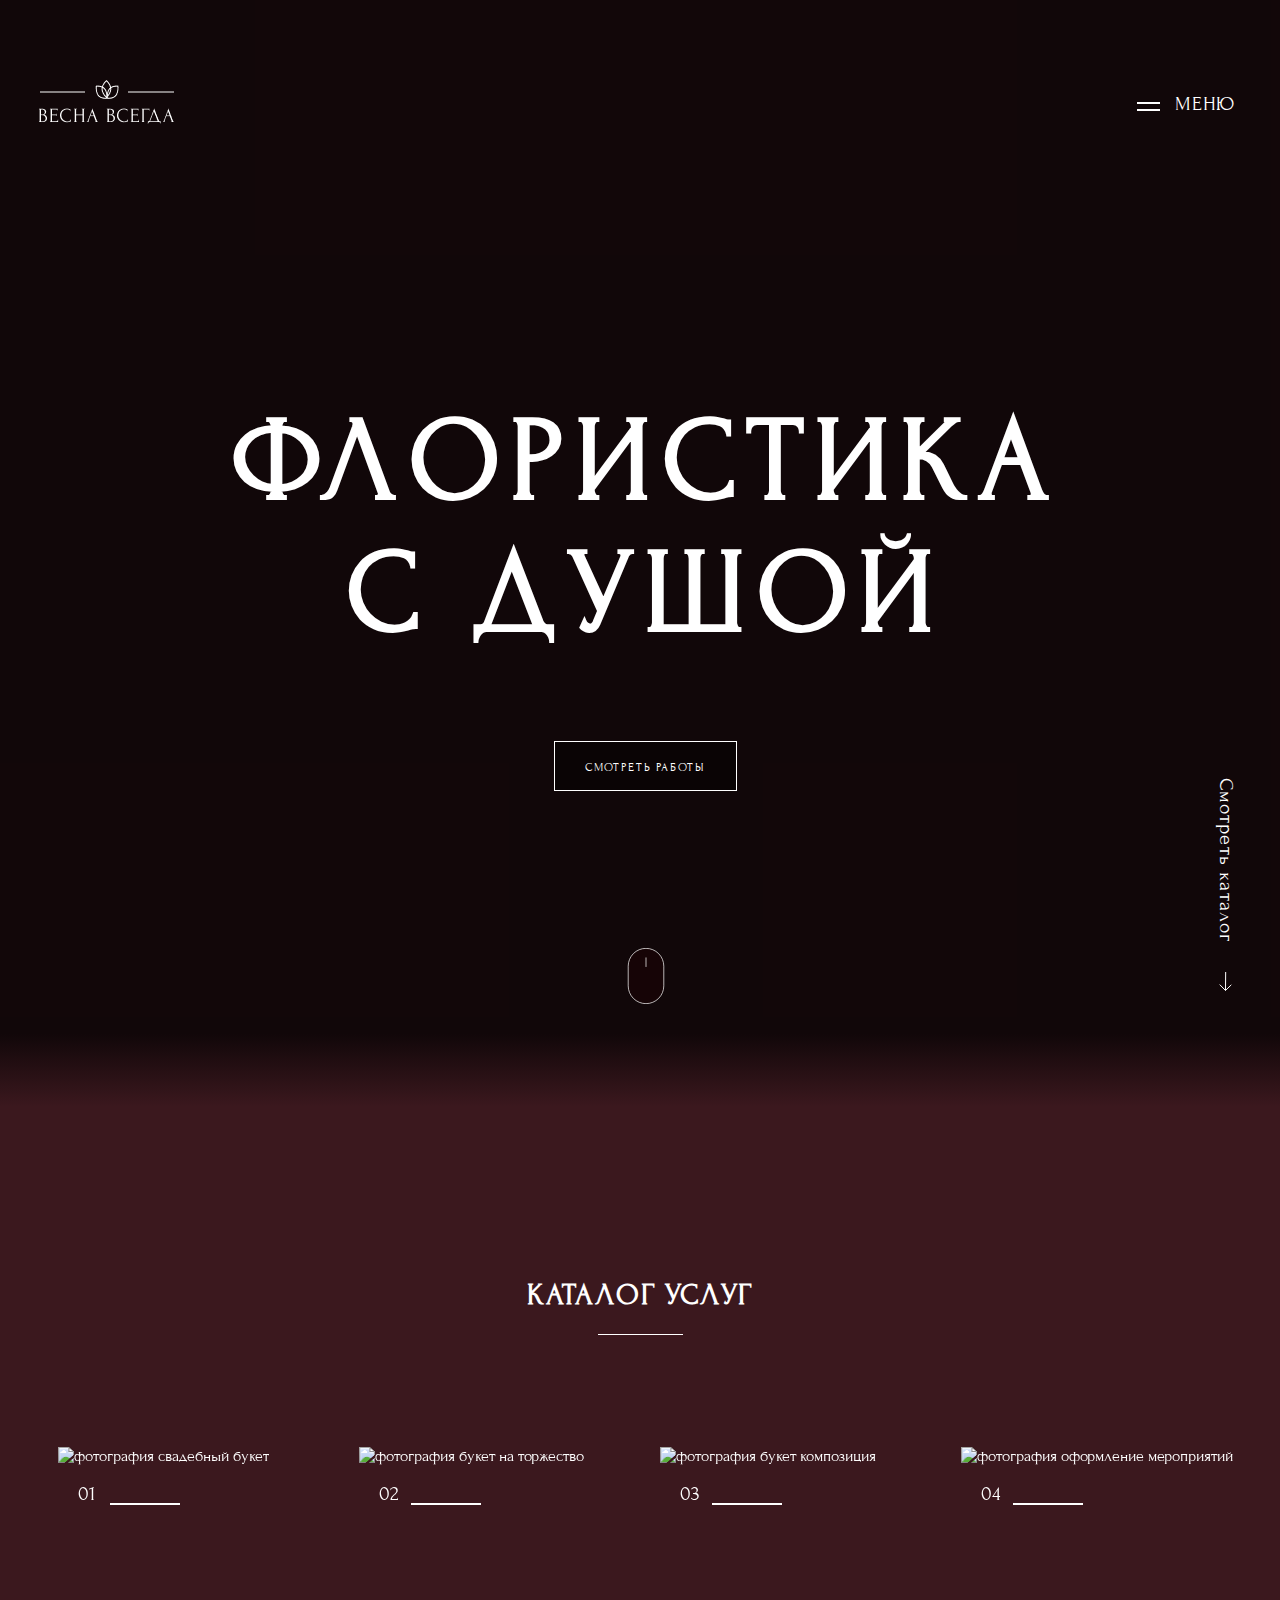
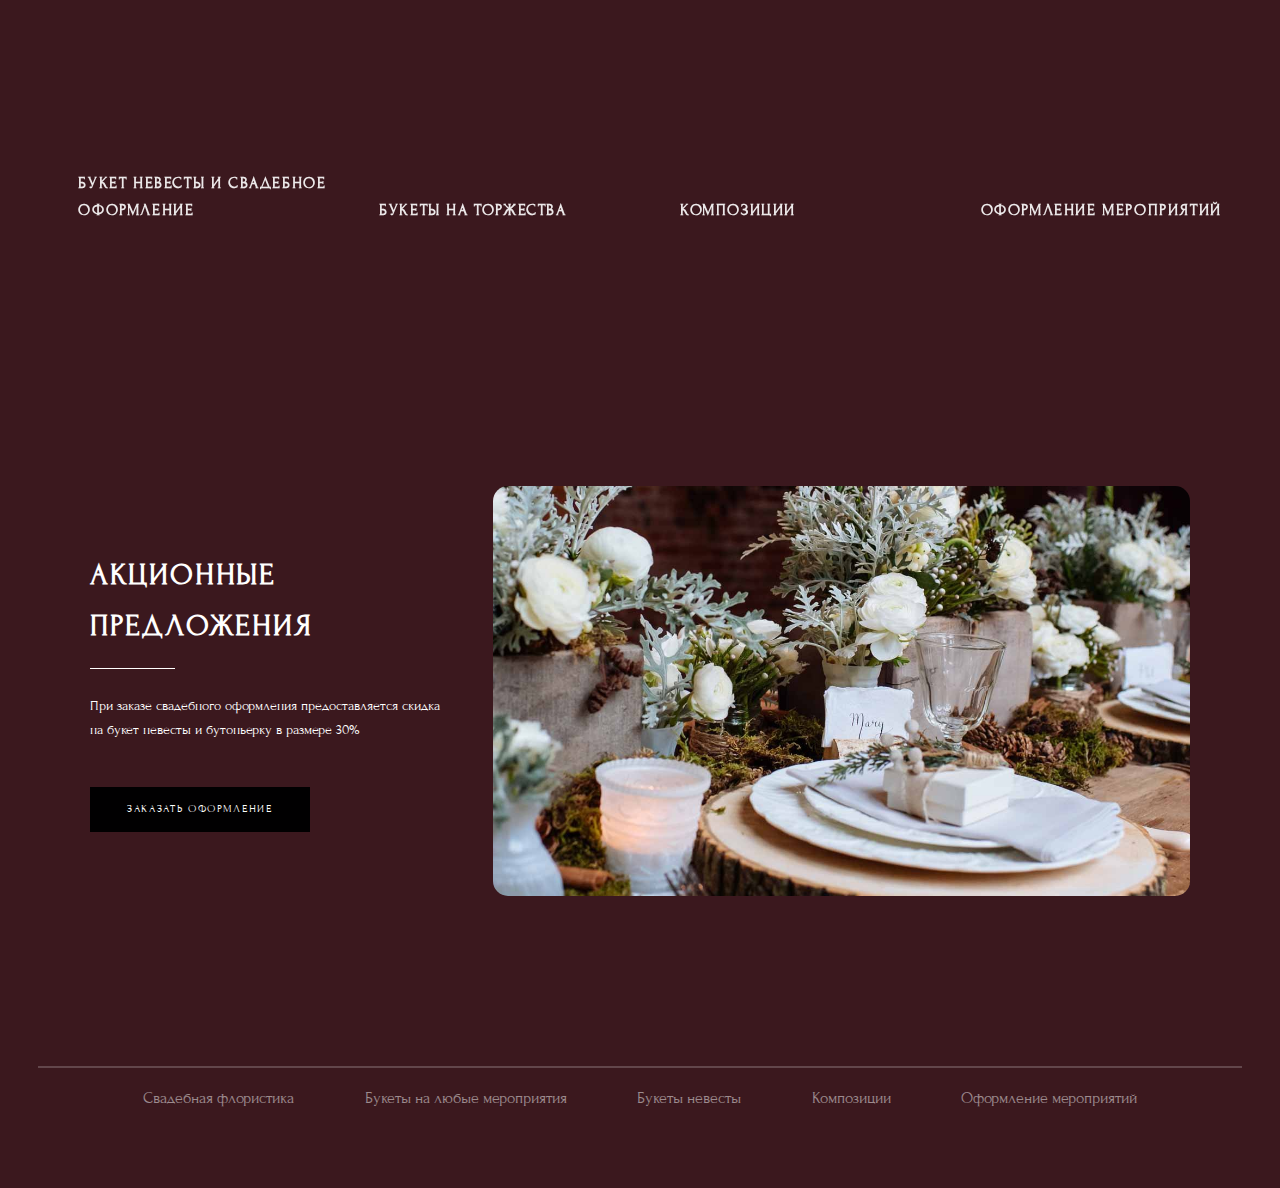
==== commit c4689da2: "create celebrations.html" ====
--- a/index.html
+++ b/index.html
@@ -20,12 +20,12 @@
     href="https://unpkg.com/swiper/swiper-bundle.min.css" />
   <link rel="stylesheet" href="css/style.css">
 </head>
-<body>
-  <header class="header">
+<body class="body">
+  <header class="header header-main">
     <div class="container">
       <div class="header__top">
         <img src="images/logo.png" alt="Logo: Весна всегда" class="header__logo">
-        <button class="burger-menu header__burger-menu">
+        <button class="burger-menu header__burger-menu js-open-modal" data-modal="1">
           <span class="burger-menu__lines">
             <span class="burger-menu__line"></span>
             <span class="burger-menu__line"></span>
@@ -168,7 +168,7 @@
           <h2 class="promotion-info__title">Акционные предложения</h2>
           <p class="promotion-info__text">При заказе свадебного оформления предоставляется скидка на букет невесты и бутоньерку
             в размере 30%</p>
-          <button class="promotion-info__button">Заказать оформление</button>
+          <button class="promotion-info__button js-open-modal" data-modal="2">Заказать оформление</button>
         </div>
         <!-- /.promotion-info -->
         <div class="promotion__image">
@@ -242,5 +242,123 @@
     </div>
     <!-- /.container -->
   </footer>
+
+  <div class="modal nav" data-modal="1">
+    <div class="nav__overlay"></div>
+    <!-- /.nav__overlay -->
+    <div class="nav__dialog">
+      <img src="images/logo.png"
+        alt="Логотип весна всегда"
+        class="nav__logo">
+      <ul class="nav__list">
+        <li class="nav__item">
+          <a href="#"
+            class="nav__link">свадебная
+            флористика</a>
+        </li>
+        <li class="nav__item">
+          <a href="celebrations.html"
+            class="nav__link">букеты на&nbsp;любые мероприятия</a>
+        </li>
+        <li class="nav__item">
+          <a href="#"
+            class="nav__link">композиции</a>
+        </li>
+        <li class="nav__item">
+          <a href="#"
+            class="nav__link">оформление
+            мероприятий</a>
+        </li>
+      </ul>
+    </div>
+    <!-- /.nav__dialog -->
+    <button href="#"
+      class="nav__close js-modal-close">
+      <img src="images/icons/cross.svg "
+        alt="Кнопка закрытия меню"
+        class="nav__icon">
+    </button>
+    <div class="nav-socials">
+      <a href="#"
+        class="nav-socials__link">
+        <svg class="nav-socials__icon"
+          width="25"
+          height="25">
+          <use href="sprite-socials.svg#instagram"></use>
+        </svg>
+      </a>
+      <a href="#"
+        class="nav-socials__link">
+        <svg class="nav-socials__icon"
+          width="25"
+          height="25">
+          <use href="sprite-socials.svg#facebook"></use>
+        </svg>
+      </a>
+      <a href="#"
+        class="nav-socials__link">
+        <svg class="nav-socials__icon"
+          width="25"
+          height="25">
+          <use href="sprite-socials.svg#whatsapp"></use>
+        </svg>
+      </a>
+      <a href="#"
+        class="nav-socials__link">
+        <svg class="nav-socials__icon"
+          width="25"
+          height="25">
+          <use href="sprite-socials.svg#vk"></use>
+        </svg>
+      </a>
+    </div>
+    <!-- /.socials nav__socials -->
+  </div>
+  <!-- /.modal .nav-->
+
+  <div class="modal feedback"
+    data-modal="2">
+    <div class="feedback__overlay"></div>
+    <!-- /.feedback__overlay -->
+    <div class="feedback__dialog">
+      <img src="images/feedback-image.png" alt="Фотография цветка" class="feedback__image">
+      <div class="feedback-wrapper">
+        <h2 class="feedback__title">Оставьте свой номер&nbsp;и мы вам перезвоним!</h2>
+        <form action="#"
+          method="POST"
+          class="feedback__form form">
+          <div class="feedback__input">
+            <input type="text"
+              class="feedback__name"
+              placeholder="Имя"
+              name="name"
+              required>
+          </div>
+          <!-- /.feedback__input -->
+          <div class="feedback__input">
+            <input type="tel"
+              class="feedback__phone"
+              placeholder="Телефон"
+              name="phone"
+              required>
+          </div>
+          <!-- /.feedback__input -->
+          <button class="button feedback__button"
+            type="submit">Позвоните мне
+          </button>
+        </form>
+      </div>
+      <!-- /.feedback-wrapper -->
+
+      <button href="#"
+        class="feedback__close js-modal-close">
+        <img src="images/icons/cross.svg "
+          alt="Кнопка закрытия меню"
+          class="feedback__icon">
+      </button>
+    </div>
+    <!-- /.feedback__dialog -->
+  </div>
+  <!-- /.modal .feedback-->
 </body>
 </html>--- a/css/style.css
+++ b/css/style.css
@@ -37,14 +37,357 @@
   cursor: pointer;
 }
 
-.header {
+/*! normalize.css v8.0.1 | MIT License | github.com/necolas/normalize.css */
+/* Document
+   ========================================================================== */
+/**
+ * 1. Correct the line height in all browsers.
+ * 2. Prevent adjustments of font size after orientation changes in iOS.
+ */
+html {
+  line-height: 1.15;
+  /* 1 */
+  -webkit-text-size-adjust: 100%;
+  /* 2 */
+}
+
+/* Sections
+   ========================================================================== */
+/**
+ * Remove the margin in all browsers.
+ */
+body {
+  margin: 0;
+}
+
+/**
+ * Render the `main` element consistently in IE.
+ */
+main {
+  display: block;
+}
+
+/**
+ * Correct the font size and margin on `h1` elements within `section` and
+ * `article` contexts in Chrome, Firefox, and Safari.
+ */
+h1 {
+  font-size: 2em;
+  margin: 0.67em 0;
+}
+
+/* Grouping content
+   ========================================================================== */
+/**
+ * 1. Add the correct box sizing in Firefox.
+ * 2. Show the overflow in Edge and IE.
+ */
+hr {
+  -webkit-box-sizing: content-box;
+          box-sizing: content-box;
+  /* 1 */
+  height: 0;
+  /* 1 */
+  overflow: visible;
+  /* 2 */
+}
+
+/**
+ * 1. Correct the inheritance and scaling of font size in all browsers.
+ * 2. Correct the odd `em` font sizing in all browsers.
+ */
+pre {
+  font-family: monospace, monospace;
+  /* 1 */
+  font-size: 1em;
+  /* 2 */
+}
+
+/* Text-level semantics
+   ========================================================================== */
+/**
+ * Remove the gray background on active links in IE 10.
+ */
+a {
+  background-color: transparent;
+}
+
+/**
+ * 1. Remove the bottom border in Chrome 57-
+ * 2. Add the correct text decoration in Chrome, Edge, IE, Opera, and Safari.
+ */
+abbr[title] {
+  border-bottom: none;
+  /* 1 */
+  text-decoration: underline;
+  /* 2 */
+  -webkit-text-decoration: underline dotted;
+          text-decoration: underline dotted;
+  /* 2 */
+}
+
+/**
+ * Add the correct font weight in Chrome, Edge, and Safari.
+ */
+b,
+strong {
+  font-weight: bolder;
+}
+
+/**
+ * 1. Correct the inheritance and scaling of font size in all browsers.
+ * 2. Correct the odd `em` font sizing in all browsers.
+ */
+code,
+kbd,
+samp {
+  font-family: monospace, monospace;
+  /* 1 */
+  font-size: 1em;
+  /* 2 */
+}
+
+/**
+ * Add the correct font size in all browsers.
+ */
+small {
+  font-size: 80%;
+}
+
+/**
+ * Prevent `sub` and `sup` elements from affecting the line height in
+ * all browsers.
+ */
+sub,
+sup {
+  font-size: 75%;
+  line-height: 0;
+  position: relative;
+  vertical-align: baseline;
+}
+
+sub {
+  bottom: -0.25em;
+}
+
+sup {
+  top: -0.5em;
+}
+
+/* Embedded content
+   ========================================================================== */
+/**
+ * Remove the border on images inside links in IE 10.
+ */
+img {
+  border-style: none;
+}
+
+/* Forms
+   ========================================================================== */
+/**
+ * 1. Change the font styles in all browsers.
+ * 2. Remove the margin in Firefox and Safari.
+ */
+button,
+input,
+optgroup,
+select,
+textarea {
+  font-family: inherit;
+  /* 1 */
+  font-size: 100%;
+  /* 1 */
+  line-height: 1.15;
+  /* 1 */
+  margin: 0;
+  /* 2 */
+}
+
+/**
+ * Show the overflow in IE.
+ * 1. Show the overflow in Edge.
+ */
+button,
+input {
+  /* 1 */
+  overflow: visible;
+}
+
+/**
+ * Remove the inheritance of text transform in Edge, Firefox, and IE.
+ * 1. Remove the inheritance of text transform in Firefox.
+ */
+button,
+select {
+  /* 1 */
+  text-transform: none;
+}
+
+/**
+ * Correct the inability to style clickable types in iOS and Safari.
+ */
+button,
+[type="button"],
+[type="reset"],
+[type="submit"] {
+  -webkit-appearance: button;
+}
+
+/**
+ * Remove the inner border and padding in Firefox.
+ */
+button::-moz-focus-inner,
+[type="button"]::-moz-focus-inner,
+[type="reset"]::-moz-focus-inner,
+[type="submit"]::-moz-focus-inner {
+  border-style: none;
+  padding: 0;
+}
+
+/**
+ * Restore the focus styles unset by the previous rule.
+ */
+button:-moz-focusring,
+[type="button"]:-moz-focusring,
+[type="reset"]:-moz-focusring,
+[type="submit"]:-moz-focusring {
+  outline: 1px dotted ButtonText;
+}
+
+/**
+ * Correct the padding in Firefox.
+ */
+fieldset {
+  padding: 0.35em 0.75em 0.625em;
+}
+
+/**
+ * 1. Correct the text wrapping in Edge and IE.
+ * 2. Correct the color inheritance from `fieldset` elements in IE.
+ * 3. Remove the padding so developers are not caught out when they zero out
+ *    `fieldset` elements in all browsers.
+ */
+legend {
+  -webkit-box-sizing: border-box;
+          box-sizing: border-box;
+  /* 1 */
+  color: inherit;
+  /* 2 */
+  display: table;
+  /* 1 */
+  max-width: 100%;
+  /* 1 */
+  padding: 0;
+  /* 3 */
+  white-space: normal;
+  /* 1 */
+}
+
+/**
+ * Add the correct vertical alignment in Chrome, Firefox, and Opera.
+ */
+progress {
+  vertical-align: baseline;
+}
+
+/**
+ * Remove the default vertical scrollbar in IE 10+.
+ */
+textarea {
+  overflow: auto;
+}
+
+/**
+ * 1. Add the correct box sizing in IE 10.
+ * 2. Remove the padding in IE 10.
+ */
+[type="checkbox"],
+[type="radio"] {
+  -webkit-box-sizing: border-box;
+          box-sizing: border-box;
+  /* 1 */
+  padding: 0;
+  /* 2 */
+}
+
+/**
+ * Correct the cursor style of increment and decrement buttons in Chrome.
+ */
+[type="number"]::-webkit-inner-spin-button,
+[type="number"]::-webkit-outer-spin-button {
+  height: auto;
+}
+
+/**
+ * 1. Correct the odd appearance in Chrome and Safari.
+ * 2. Correct the outline style in Safari.
+ */
+[type="search"] {
+  -webkit-appearance: textfield;
+  /* 1 */
+  outline-offset: -2px;
+  /* 2 */
+}
+
+/**
+ * Remove the inner padding in Chrome and Safari on macOS.
+ */
+[type="search"]::-webkit-search-decoration {
+  -webkit-appearance: none;
+}
+
+/**
+ * 1. Correct the inability to style clickable types in iOS and Safari.
+ * 2. Change font properties to `inherit` in Safari.
+ */
+::-webkit-file-upload-button {
+  -webkit-appearance: button;
+  /* 1 */
+  font: inherit;
+  /* 2 */
+}
+
+/* Interactive
+   ========================================================================== */
+/*
+ * Add the correct display in Edge, IE 10+, and Firefox.
+ */
+details {
+  display: block;
+}
+
+/*
+ * Add the correct display in all browsers.
+ */
+summary {
+  display: list-item;
+}
+
+/* Misc
+   ========================================================================== */
+/**
+ * Add the correct display in IE 10+.
+ */
+template {
+  display: none;
+}
+
+/**
+ * Add the correct display in IE 10.
+ */
+[hidden] {
+  display: none;
+}
+
+.header-main {
   position: relative;
   padding-top: 80px;
   margin: 0;
   background: url(../images/header-bg.jpg) no-repeat center/cover;
 }
 
-.header::after {
+.header-main::after {
   content: '';
   background-color: rgba(0, 0, 0, 0.7);
   height: 100%;
@@ -563,6 +906,407 @@
   stroke: #3B181E;
 }
 
+.nav__overlay {
+  position: fixed;
+  left: 0;
+  top: 0;
+  right: 0;
+  bottom: 0;
+  width: 100%;
+  height: 100%;
+  background-color: #3B181E;
+  z-index: 100;
+  visibility: hidden;
+  opacity: 0;
+  -webkit-transition: opacity 0.2s;
+  transition: opacity 0.2s;
+}
+
+.nav__overlay--active {
+  visibility: visible;
+  opacity: 1;
+}
+
+.nav__dialog {
+  position: fixed;
+  top: 95px;
+  left: 50%;
+  max-width: 350px;
+  color: #fff;
+  -webkit-transform: translateX(-50%);
+          transform: translateX(-50%);
+  z-index: 101;
+  visibility: hidden;
+  opacity: 0;
+  -webkit-transition: opacity 0.2s;
+  transition: opacity 0.2s;
+  text-align: center;
+}
+
+.nav__dialog--active {
+  visibility: visible;
+  opacity: 1;
+}
+
+.nav__logo {
+  width: 158px;
+}
+
+.nav__close {
+  position: fixed;
+  top: 104px;
+  right: 96px;
+  z-index: 101;
+  background: none;
+  border: none;
+  width: 28px;
+  height: 28px;
+  padding: 0;
+}
+
+.nav__list {
+  list-style: none;
+  padding: 0;
+  margin: 0;
+  margin-top: 200px;
+  display: -webkit-box;
+  display: -ms-flexbox;
+  display: flex;
+  -webkit-box-orient: vertical;
+  -webkit-box-direction: normal;
+      -ms-flex-direction: column;
+          flex-direction: column;
+  -webkit-box-pack: justify;
+      -ms-flex-pack: justify;
+          justify-content: space-between;
+  height: 500px;
+  text-align: center;
+}
+
+.nav__link {
+  font-size: 35px;
+  line-height: 39px;
+  letter-spacing: 0.09em;
+  text-transform: uppercase;
+  color: rgba(255, 255, 255, 0.5);
+}
+
+.nav__link:hover {
+  font-size: 45px;
+  line-height: 50px;
+  color: #fff;
+}
+
+.nav-socials {
+  position: fixed;
+  top: 75%;
+  left: 95px;
+  display: -webkit-box;
+  display: -ms-flexbox;
+  display: flex;
+  -webkit-box-orient: vertical;
+  -webkit-box-direction: normal;
+      -ms-flex-direction: column;
+          flex-direction: column;
+  -webkit-box-pack: justify;
+      -ms-flex-pack: justify;
+          justify-content: space-between;
+  height: 172px;
+  z-index: 101;
+}
+
+.nav-socials__icon {
+  fill: none;
+  stroke: #fff;
+}
+
+.nav-socials__icon:hover {
+  fill: #fff;
+  stroke: #3B181E;
+}
+
+.feedback__overlay {
+  position: fixed;
+  left: 0;
+  top: 0;
+  right: 0;
+  bottom: 0;
+  width: 100%;
+  height: 100%;
+  background-color: rgba(0, 0, 0, 0.5);
+  z-index: 100;
+  visibility: hidden;
+  opacity: 0;
+  -webkit-transition: opacity 0.2s;
+  transition: opacity 0.2s;
+}
+
+.feedback__overlay--active {
+  visibility: visible;
+  opacity: 1;
+}
+
+.feedback__dialog {
+  display: -webkit-box;
+  display: -ms-flexbox;
+  display: flex;
+  -webkit-box-pack: justify;
+      -ms-flex-pack: justify;
+          justify-content: space-between;
+  position: fixed;
+  top: 50%;
+  left: 50%;
+  width: 716px;
+  -webkit-transform: translate(-50%, -50%);
+          transform: translate(-50%, -50%);
+  z-index: 101;
+  visibility: hidden;
+  opacity: 0;
+  -webkit-transition: opacity 0.2s;
+  transition: opacity 0.2s;
+  color: #fff;
+  background-color: #3B181E;
+}
+
+.feedback__dialog--active {
+  visibility: visible;
+  opacity: 1;
+}
+
+.feedback-wrapper {
+  padding: 66px;
+}
+
+.feedback__title {
+  font-size: 20px;
+  line-height: 22px;
+  text-align: center;
+  letter-spacing: 0.09em;
+  text-transform: uppercase;
+  margin: 0;
+  margin-bottom: 50px;
+}
+
+.feedback__form {
+  display: -webkit-box;
+  display: -ms-flexbox;
+  display: flex;
+  -webkit-box-orient: vertical;
+  -webkit-box-direction: normal;
+      -ms-flex-direction: column;
+          flex-direction: column;
+  -webkit-box-pack: justify;
+      -ms-flex-pack: justify;
+          justify-content: space-between;
+  height: 176px;
+}
+
+.feedback__input {
+  width: 100%;
+  height: 44px;
+  font-size: 14px;
+  line-height: 15px;
+  letter-spacing: -0.01em;
+  background: none;
+  border: 1px solid rgba(246, 246, 249, 0.2);
+}
+
+.feedback__name {
+  width: 100%;
+  height: 100%;
+  padding-left: 22px;
+  padding-right: 10px;
+  background: none;
+  border: none;
+  color: #fff;
+}
+
+.feedback__phone {
+  width: 100%;
+  height: 100%;
+  padding-left: 22px;
+  padding-right: 10px;
+  background: none;
+  border: none;
+  color: #fff;
+}
+
+.feedback__button {
+  width: 100%;
+  height: 44px;
+  border: none;
+  border-radius: 0;
+}
+
+.feedback__close {
+  position: fixed;
+  top: 22px;
+  right: 24px;
+  background: none;
+  width: 22px;
+  height: 22px;
+  border: none;
+}
+
+.modal {
+  opacity: 0;
+  visibility: hidden;
+  position: relative;
+}
+
+.modal-open {
+  max-height: 100vh;
+  overflow: hidden;
+}
+
+.modal--active {
+  width: 100vw;
+  overflow: hidden;
+  visibility: visible;
+  opacity: 1;
+  padding-top: 95px;
+}
+
+.header-secondary {
+  display: -webkit-box;
+  display: -ms-flexbox;
+  display: flex;
+}
+
+.header-secondary__top {
+  display: -webkit-box;
+  display: -ms-flexbox;
+  display: flex;
+  -webkit-box-pack: justify;
+      -ms-flex-pack: justify;
+          justify-content: space-between;
+  -webkit-box-align: center;
+      -ms-flex-align: center;
+          align-items: center;
+  position: absolute;
+  top: 87px;
+  left: 75px;
+  width: 91%;
+  z-index: 2;
+}
+
+.header__image {
+  width: 996px;
+  height: 1086px;
+  background: url(../images/celebrations/celebrations.png) no-repeat center/cover;
+}
+
+.header-wrapper {
+  display: -webkit-box;
+  display: -ms-flexbox;
+  display: flex;
+  -webkit-box-orient: vertical;
+  -webkit-box-direction: normal;
+      -ms-flex-direction: column;
+          flex-direction: column;
+  max-width: 774px;
+  padding: 253px 95px 45px 114px;
+  position: relative;
+}
+
+.header-wrapper__title {
+  font-size: 50px;
+  line-height: 55px;
+  letter-spacing: 0.09em;
+  text-transform: uppercase;
+  max-width: 365px;
+  margin: 0;
+  margin-bottom: 50px;
+}
+
+.header-wrapper__text {
+  font-size: 18px;
+  line-height: 27px;
+  text-shadow: 0px 4px 4px rgba(0, 0, 0, 0.25);
+  margin: 0;
+  margin-bottom: 30px;
+}
+
+.header-wrapper__button {
+  font-size: 12px;
+  line-height: 13px;
+  text-align: center;
+  letter-spacing: 0.15em;
+  text-transform: uppercase;
+  width: 135px;
+  height: 50px;
+  background: none;
+  border: 1px solid #fff;
+  color: #fff;
+  padding: 0;
+  margin-bottom: 100px;
+}
+
+.header-wrapper__button:hover {
+  color: #000000;
+  background: #fff;
+}
+
+.header-link {
+  position: absolute;
+  right: 0;
+  bottom: 45px;
+  display: -webkit-box;
+  display: -ms-flexbox;
+  display: flex;
+  -webkit-box-pack: justify;
+      -ms-flex-pack: justify;
+          justify-content: space-between;
+  -webkit-box-align: center;
+      -ms-flex-align: center;
+          align-items: center;
+  width: 286px;
+}
+
+.header-link__text {
+  color: #fff;
+}
+
+.header-link__icon {
+  fill: none;
+  stroke: #fff;
+}
+
+.header-link__icon:hover {
+  fill: #fff;
+  stroke: #3B181E;
+}
+
+.slider-container {
+  max-width: 592px;
+  position: relative;
+}
+
+.slider-slide {
+  width: 123px !important;
+  height: 123px !important;
+}
+
+.slider-slide__image {
+  height: 100%;
+  width: 100%;
+}
+
+.slider__button--next {
+  background: url(../images/slider-arrow-next.svg) no-repeat center;
+  width: 46px;
+  height: 46px;
+  position: absolute;
+  top: 39px;
+  right: 0;
+  z-index: 100;
+  cursor: pointer;
+}
+
+.slider__button--next:hover {
+  background: url(../images/slider-arrow-next-hover.svg) no-repeat center;
+}
+
 @media (max-width: 992px) {
   .header__title {
     font-size: 70px;
@@ -616,6 +1360,28 @@
   .footer-info__link {
     font-size: 20px;
     line-height: 22px;
+  }
+  .nav__close {
+    top: 40px;
+    right: 40px;
+    width: 21px;
+  }
+  .feedback__dialog {
+    width: 464px;
+  }
+  .feedback__image {
+    display: none;
+  }
+  .feedback-wrapper {
+    padding: 78px 44px;
+  }
+  .feedback__title {
+    font-size: 30px;
+    line-height: 33px;
+  }
+  .feedback__form {
+    width: 374px;
+    height: 187px;
   }
 }
 
@@ -690,6 +1456,23 @@
   .services {
     padding: 100px 0 50px;
   }
+  .nav__logo {
+    width: 137px;
+  }
+  .nav-socials {
+    display: none;
+  }
+  .nav__list {
+    margin-top: 148px;
+  }
+  .nav__link {
+    font-size: 30px;
+    line-height: 33px;
+  }
+  .nav__link:hover {
+    font-size: 45px;
+    line-height: 50px;
+  }
 }
 
 @media (max-width: 576px) {
@@ -772,6 +1555,41 @@
     font-size: 16px;
     line-height: 18px;
   }
+  .nav__dialog {
+    top: 26px;
+  }
+  .nav__logo {
+    width: 96px;
+  }
+  .nav__list {
+    margin-top: 55px;
+    height: 370px;
+  }
+  .nav__link {
+    font-size: 15px;
+    line-height: 17px;
+  }
+  .nav__link:hover {
+    font-size: 25px;
+    line-height: 28px;
+  }
+  .nav__close {
+    top: 25px;
+  }
+  .feedback__dialog {
+    width: 288px;
+  }
+  .feedback-wrapper {
+    padding: 40px 20px;
+  }
+  .feedback__title {
+    font-size: 20px;
+    line-height: 22px;
+  }
+  .feedback__form {
+    width: 250px;
+    height: 176px;
+  }
 }
 
 @media (min-width: 768px) {
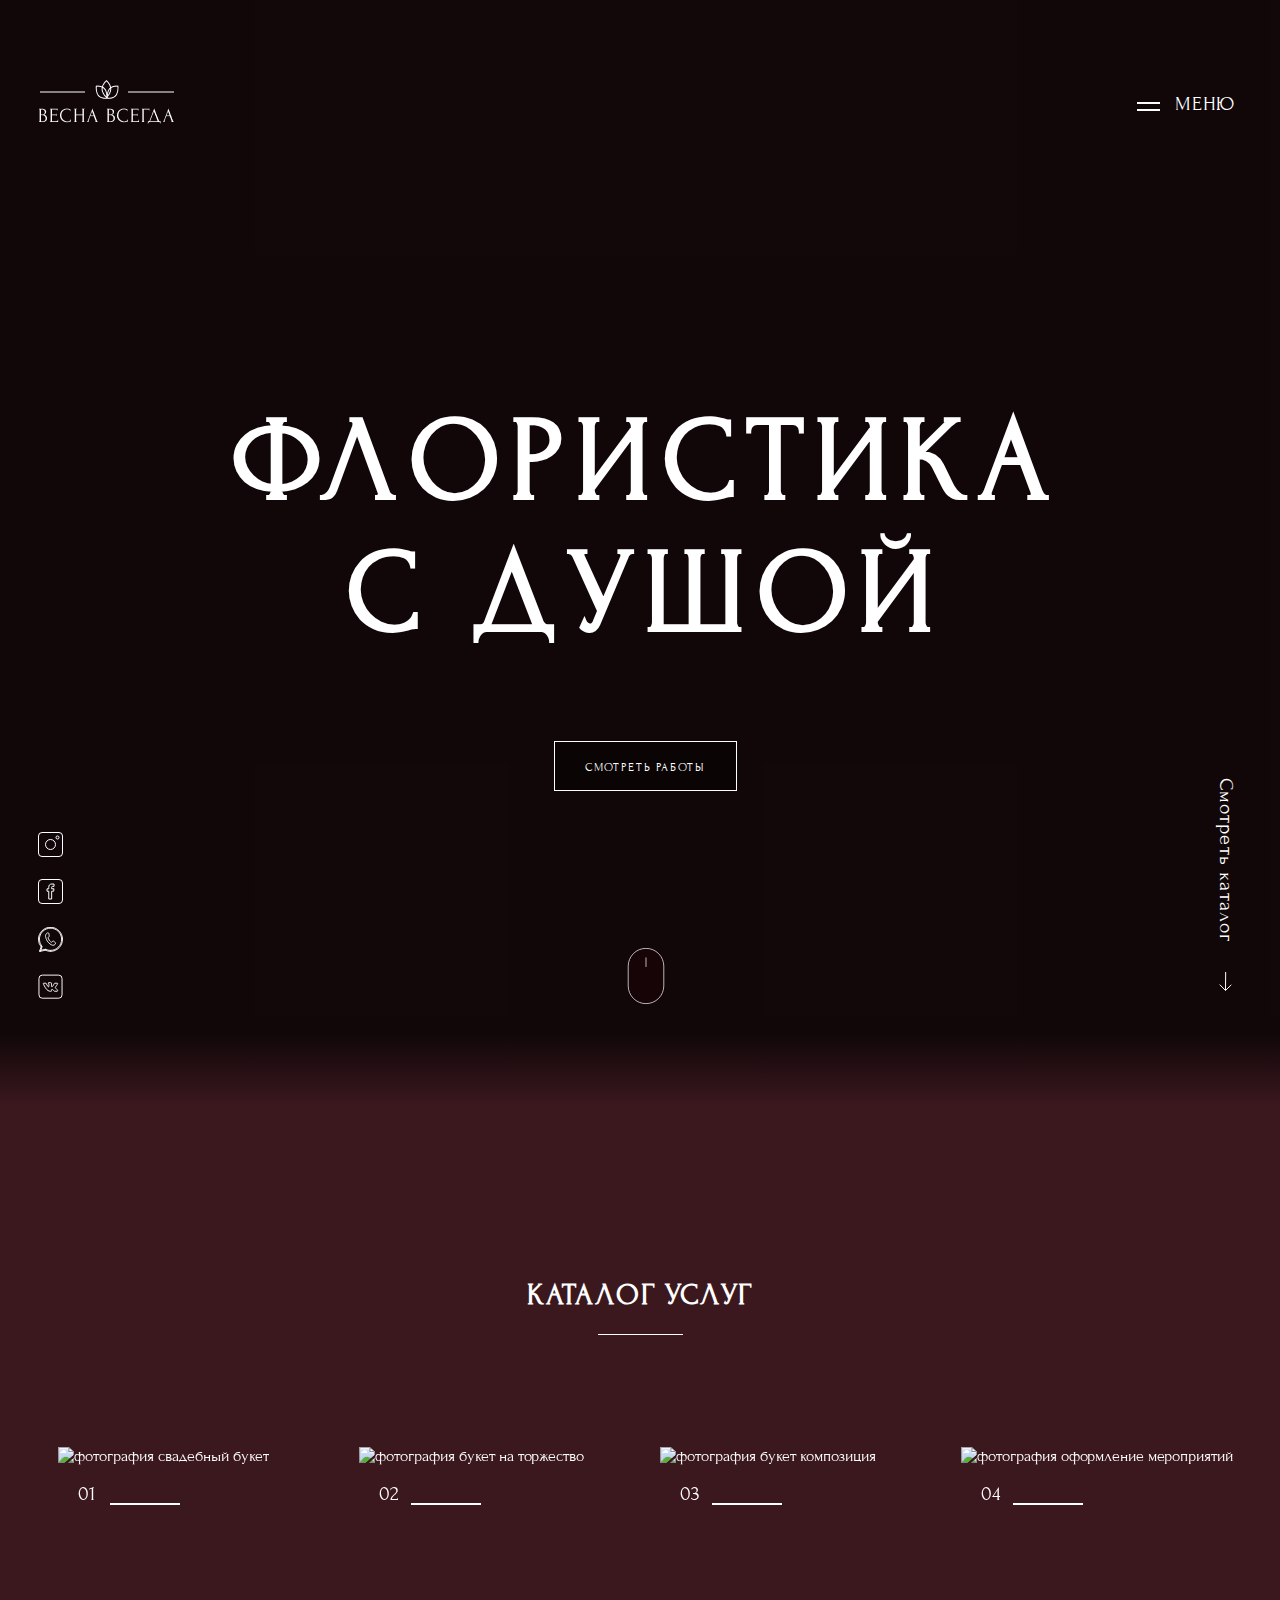
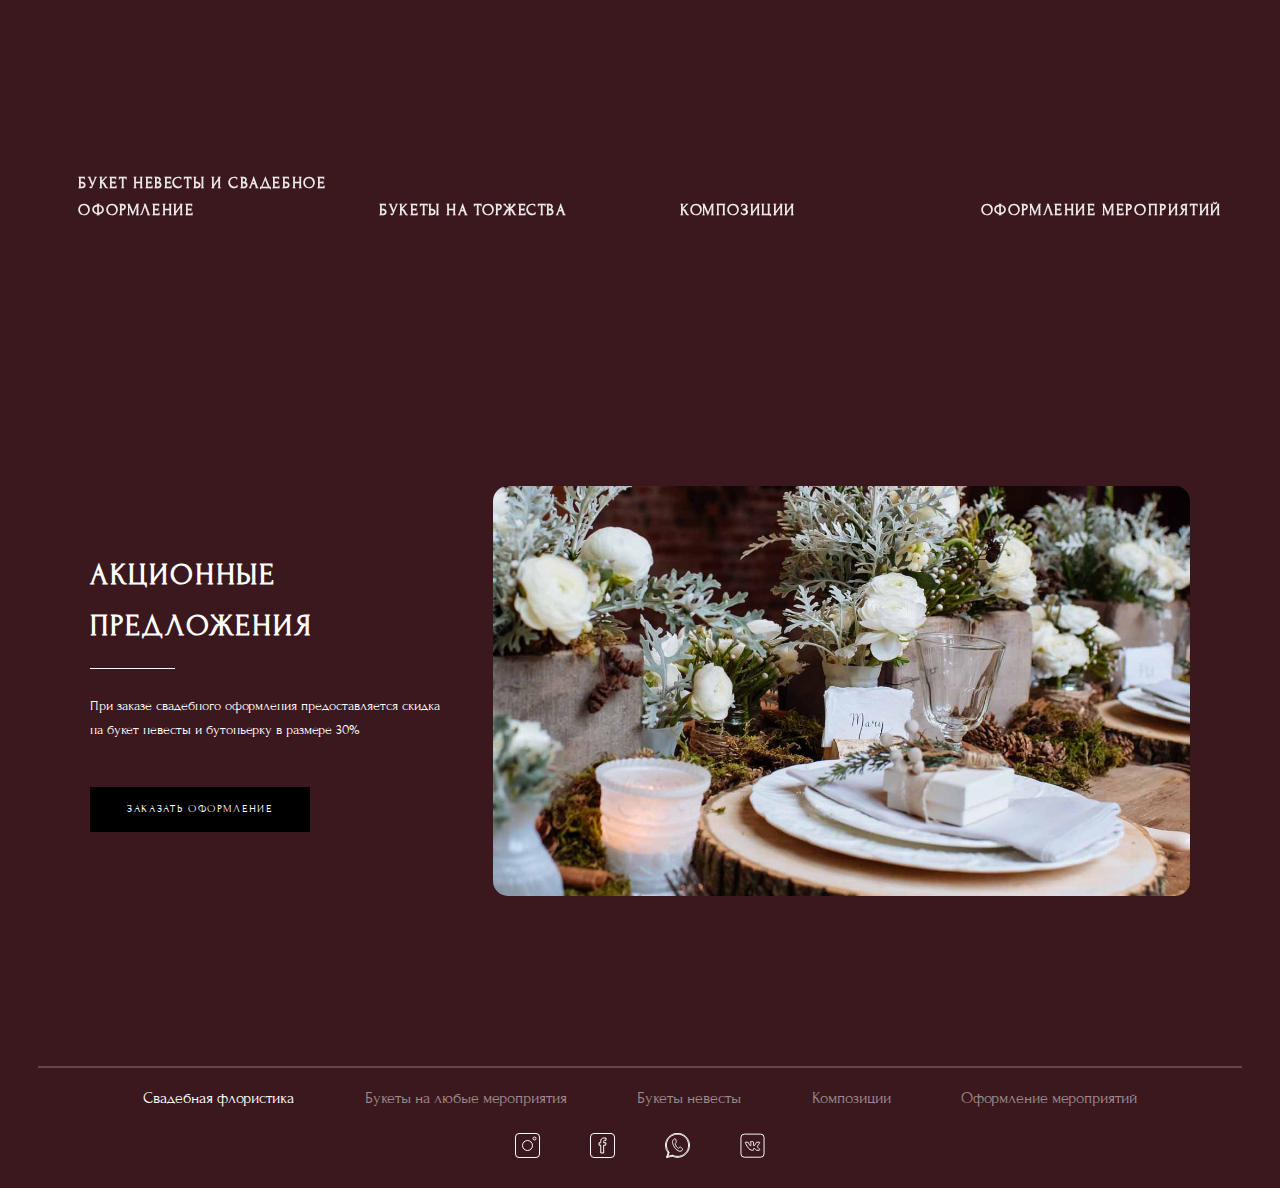
==== commit 19f6776a: "create pages + responsive" ====
--- a/index.html
+++ b/index.html
@@ -24,7 +24,7 @@
   <header class="header header-main">
     <div class="container">
       <div class="header__top">
-        <img src="images/logo.png" alt="Logo: Весна всегда" class="header__logo">
+        <img src="./images/logo.png" alt="Logo: Весна всегда" class="header__logo">
         <button class="burger-menu header__burger-menu js-open-modal" data-modal="1">
           <span class="burger-menu__lines">
             <span class="burger-menu__line"></span>
@@ -41,7 +41,7 @@
           <h1 class="header__title">Флористика с душой</h1>
           <a href="#"
             class="header__button-works">Смотреть работы</a>
-          <img src="images/icons/mouse.svg"
+          <img src="./images/icons/mouse.svg"
             alt="Icon: mouse"
             class="header__mouse">
         </div>
@@ -51,26 +51,26 @@
             <svg class="header-socials__icon"
               width="25"
               height="25">
-            <use href="sprite-socials.svg#instagram"></use>
+            <use href="./images/sprite-socials.svg#instagram"></use>
             </svg>
           </a>
           <a href="#" class="header-socials__link">
             <svg class="header-socials__icon" width="25" height="25">
-              <use href="sprite-socials.svg#facebook"></use>
+              <use href="./images/sprite-socials.svg#facebook"></use>
             </svg>
           </a>
           <a href="#" class="header-socials__link">
             <svg class="header-socials__icon"
               width="25"
               height="25">
-              <use href="sprite-socials.svg#whatsapp"></use>
+              <use href="./images/sprite-socials.svg#whatsapp"></use>
             </svg>
           </a>
           <a href="#" class="header-socials__link">
             <svg class="header-socials__icon"
               width="25"
               height="25">
-              <use href="sprite-socials.svg#vk"></use>
+              <use href="./images/sprite-socials.svg#vk"></use>
             </svg>
           </a>
         </div>
@@ -79,11 +79,11 @@
             class="header-catalog">
             <span class="header-catalog__text">Смотреть каталог
             </span>
-            <img src="images/icons/rectangle.svg" alt="Icon: rectangle" class="header-catalog__icon">
+            <img src="./images/icons/arrow.svg" alt="Icon: rectangle" class="header-catalog__icon">
           </a>
           <a href="#"
             class="header-arrow">
-            <img src="images/icons/rectangle-table.svg" alt="Icon: rectangle tablet" class="header-arrow__icon">
+            <img src="./images/icons/arrow-table.svg" alt="Icon: rectangle tablet" class="header-arrow__icon">
           </a>
       </div>
       <!-- /.header__main -->
@@ -101,7 +101,7 @@
       <div class="swiper-container services-container">
         <div class="swiper-wrapper services-wrapper">
           <div class="swiper-slide services-slide services-slide--wedding">
-            <img src="images/services/wedding.jpg" alt="фотография свадебный букет" class="services-slide__image">
+            <img src="./images/services/wedding.jpg" alt="фотография свадебный букет" class="services-slide__image">
             <div class="services-slide__page">
               <span class="services-slide__number">01</span>
               <span class="services-slide__line"></span>
@@ -109,11 +109,11 @@
             <!-- /.services-slide__page -->
             <!-- .services-blackout -->
             <h3 class="services-slide__title">Букет невесты и свадебное оформление</h3>
-            <a href="#" class="services-slide__button">Смотреть работы</a>
+            <a href="./pages/wedding.html" class="services-slide__button">Смотреть работы</a>
           </div>
           <!-- /.swiper-slide -->
           <div class="swiper-slide services-slide services-slide--celebrations">
-            <img src="images/services/celebrations.jpg"
+            <img src="./images/services/celebrations.jpg"
               alt="фотография букет на торжество"
               class="services-slide__image">
             <div class="services-slide__page">
@@ -122,11 +122,11 @@
             </div>
             <!-- /.services-slide__page -->
             <h3 class="services-slide__title">Букеты на торжества</h3>
-            <a href="#" class="services-slide__button">Смотреть работы</a>
+            <a href="./pages/celebrations.html" class="services-slide__button">Смотреть работы</a>
           </div>
           <!-- /.swiper-slide -->
           <div class="swiper-slide services-slide services-slide--compositions">
-            <img src="images/services/compositions.jpg"
+            <img src="./images/services/compositions.jpg"
               alt="фотография букет композиция"
               class="services-slide__image">
             <div class="services-slide__page">
@@ -135,11 +135,11 @@
             </div>
             <!-- /.services-slide__page -->
             <h3 class="services-slide__title">Композиции</h3>
-            <a href="#" class="services-slide__button">Смотреть работы</a>
+            <a href="./pages/compositions.html" class="services-slide__button">Смотреть работы</a>
           </div>
           <!-- /.swiper-slide -->
           <div class="swiper-slide services-slide services-slide--events">
-            <img src="images/services/events.png"
+            <img src="./images/services/events.png"
               alt="фотография оформление мероприятий"
               class="services-slide__image">
             <div class="services-slide__page">
@@ -148,7 +148,7 @@
             </div>
             <!-- /.services-slide__page -->
             <h3 class="services-slide__title">Оформление мероприятий</h3>
-            <a href="#" class="services-slide__button">Смотреть работы</a>
+            <a href="./pages/events.html" class="services-slide__button">Смотреть работы</a>
           </div>
           <!-- /.swiper-slide -->
         </div>
@@ -186,20 +186,20 @@
       <!-- /.footer__line -->
       <div class="footer-wrapper">
         <ul class="footer-info">
-          <li class="fooret-info__text">
-            <a href="#" class="footer-info__link">Cвадебная флористика</a>
-          </li>
-          <li class="fooret-info__text">
-            <a href="#" class="footer-info__link">Букеты на любые мероприятия</a>
-          </li>
-          <li class="fooret-info__text">
-            <a href="#" class="footer-info__link">Букеты невесты</a>
-          </li>
-          <li class="fooret-info__text">
-            <a href="#" class="footer-info__link">Композиции</a>
-          </li>
-          <li class="fooret-info__text">
-            <a href="#" class="footer-info__link">Оформление мероприятий</a>
+          <li class="footer-info__text">
+            Cвадебная флористика
+          </li>
+          <li class="footer-info__text">
+            <a href="./pages/celebrations.html" class="footer-info__link">Букеты на любые мероприятия</a>
+          </li>
+          <li class="footer-info__text">
+            <a href="./pages/wedding.html" class="footer-info__link">Букеты невесты</a>
+          </li>
+          <li class="footer-info__text">
+            <a href="./pages/compositions.html" class="footer-info__link">Композиции</a>
+          </li>
+          <li class="footer-info__text">
+            <a href="./pages/events.html" class="footer-info__link">Оформление мероприятий</a>
           </li>
         </ul>
         <div class="footer-socials">
@@ -208,7 +208,7 @@
             <svg class="footer-socials__icon"
               width="25"
               height="25">
-              <use href="sprite-socials.svg#instagram"></use>
+              <use href="./images/sprite-socials.svg#instagram"></use>
             </svg>
           </a>
           <a href="#"
@@ -216,7 +216,7 @@
             <svg class="footer-socials__icon"
               width="25"
               height="25">
-              <use href="sprite-socials.svg#facebook"></use>
+              <use href="./images/sprite-socials.svg#facebook"></use>
             </svg>
           </a>
           <a href="#"
@@ -224,7 +224,7 @@
             <svg class="footer-socials__icon"
               width="25"
               height="25">
-              <use href="sprite-socials.svg#whatsapp"></use>
+              <use href="./images/sprite-socials.svg#whatsapp"></use>
             </svg>
           </a>
           <a href="#"
@@ -232,7 +232,7 @@
             <svg class="footer-socials__icon"
               width="25"
               height="25">
-              <use href="sprite-socials.svg#vk"></use>
+              <use href="./images/sprite-socials.svg#vk"></use>
             </svg>
           </a>
         </div>
@@ -247,25 +247,27 @@
     <div class="nav__overlay"></div>
     <!-- /.nav__overlay -->
     <div class="nav__dialog">
-      <img src="images/logo.png"
+      <img src="./images/logo.png"
         alt="Логотип весна всегда"
         class="nav__logo">
       <ul class="nav__list">
         <li class="nav__item">
-          <a href="#"
-            class="nav__link">свадебная
-            флористика</a>
-        </li>
-        <li class="nav__item">
-          <a href="celebrations.html"
+          свадебная флористика
+        </li>
+        <li class="nav__item">
+          <a href="./pages/celebrations.html"
             class="nav__link">букеты на&nbsp;любые мероприятия</a>
         </li>
         <li class="nav__item">
-          <a href="#"
+          <a href="./pages/wedding.html"
+            class="nav__link">букеты невесты</a>
+        </li>
+        <li class="nav__item">
+          <a href="./pages/compositions.html"
             class="nav__link">композиции</a>
         </li>
         <li class="nav__item">
-          <a href="#"
+          <a href="./pages/events"
             class="nav__link">оформление
             мероприятий</a>
         </li>
@@ -321,7 +323,7 @@
     <div class="feedback__overlay"></div>
     <!-- /.feedback__overlay -->
     <div class="feedback__dialog">
-      <img src="images/feedback-image.png" alt="Фотография цветка" class="feedback__image">
+      <img src="./images/feedback-image.png" alt="Фотография цветка" class="feedback__image">
       <div class="feedback-wrapper">
         <h2 class="feedback__title">Оставьте свой номер&nbsp;и мы вам перезвоним!</h2>
         <form action="#"
@@ -350,9 +352,8 @@
       </div>
       <!-- /.feedback-wrapper -->
 
-      <button href="#"
-        class="feedback__close js-modal-close">
-        <img src="images/icons/cross.svg "
+      <button class="feedback__close js-modal-close">
+        <img src="./images/icons/cross.svg "
           alt="Кнопка закрытия меню"
           class="feedback__icon">
       </button>
--- a/css/style.css
+++ b/css/style.css
@@ -874,9 +874,12 @@
   padding: 0;
 }
 
-.footer-info__link {
+.footer-info__text {
   font-size: 16px;
   line-height: 18px;
+}
+
+.footer-info__link {
   color: rgba(255, 255, 255, 0.5);
 }
 
@@ -983,11 +986,14 @@
   text-align: center;
 }
 
-.nav__link {
+.nav__item {
   font-size: 35px;
   line-height: 39px;
   letter-spacing: 0.09em;
   text-transform: uppercase;
+}
+
+.nav__link {
   color: rgba(255, 255, 255, 0.5);
 }
 
@@ -1191,9 +1197,24 @@
 }
 
 .header__image {
-  width: 996px;
-  height: 1086px;
+  width: 976px;
+  height: 1080px;
+}
+
+.header__image--celebrations {
   background: url(../images/celebrations/celebrations.png) no-repeat center/cover;
+}
+
+.header__image--wedding {
+  background: url(../images/wedding/wedding.jpg) no-repeat center/cover;
+}
+
+.header__image--compositions {
+  background: url(../images/compositions/compositions.jpg) no-repeat center/cover;
+}
+
+.header__image--events {
+  background: url(../images/events/events.jpg) no-repeat center/cover;
 }
 
 .header-wrapper {
@@ -1204,7 +1225,7 @@
   -webkit-box-direction: normal;
       -ms-flex-direction: column;
           flex-direction: column;
-  max-width: 774px;
+  max-width: 50%;
   padding: 253px 95px 45px 114px;
   position: relative;
 }
@@ -1225,6 +1246,7 @@
   text-shadow: 0px 4px 4px rgba(0, 0, 0, 0.25);
   margin: 0;
   margin-bottom: 30px;
+  max-width: 565px;
 }
 
 .header-wrapper__button {
@@ -1293,7 +1315,7 @@
 }
 
 .slider__button--next {
-  background: url(../images/slider-arrow-next.svg) no-repeat center;
+  background: url(../images/icons/slider-arrow-next.svg) no-repeat center;
   width: 46px;
   height: 46px;
   position: absolute;
@@ -1304,7 +1326,91 @@
 }
 
 .slider__button--next:hover {
-  background: url(../images/slider-arrow-next-hover.svg) no-repeat center;
+  background: url(../images/icons/slider-arrow-next-hover.svg) no-repeat center;
+}
+
+.footer-secondary {
+  display: none;
+}
+
+@media (max-width: 1500px) {
+  .header__image--celebrations {
+    background-position-x: left;
+  }
+  .header-wrapper {
+    padding: 0;
+    padding-top: 190px;
+    padding-right: 20px;
+    padding-left: 90px;
+  }
+  .header-link {
+    right: 62px;
+    bottom: 10px;
+  }
+  .slider-container {
+    max-width: 498px;
+  }
+  .slider-slide {
+    width: 100px !important;
+    height: 100px !important;
+  }
+  .slider__button--next {
+    top: 28px;
+  }
+}
+
+@media (max-width: 1200px) {
+  .header-secondary {
+    -webkit-box-orient: vertical;
+    -webkit-box-direction: normal;
+        -ms-flex-direction: column;
+            flex-direction: column;
+    -webkit-box-align: center;
+        -ms-flex-align: center;
+            align-items: center;
+  }
+  .header-secondary__top {
+    position: static;
+    padding: 30px 0 35px;
+  }
+  .header__image {
+    height: 730px;
+    width: 100%;
+  }
+  .header-wrapper {
+    max-width: 95%;
+    padding: 0;
+    padding-top: 30px;
+    -webkit-box-align: left;
+        -ms-flex-align: left;
+            align-items: left;
+  }
+  .header-wrapper__title {
+    max-width: 100%;
+  }
+  .header-wrapper__text {
+    max-width: 680px;
+  }
+  .header-link {
+    display: none;
+  }
+  .slider-container {
+    -webkit-box-ordinal-group: 0;
+        -ms-flex-order: -1;
+            order: -1;
+    max-width: 680px;
+    margin-bottom: 70px;
+  }
+  .slider-slide {
+    width: 145px !important;
+    height: 145px !important;
+  }
+  .slider__button--next {
+    top: 50px;
+  }
+  .footer-secondary {
+    display: block;
+  }
 }
 
 @media (max-width: 992px) {
@@ -1357,7 +1463,7 @@
             flex-direction: column;
     height: 198px;
   }
-  .footer-info__link {
+  .footer-info__text {
     font-size: 20px;
     line-height: 22px;
   }
@@ -1382,6 +1488,9 @@
   .feedback__form {
     width: 374px;
     height: 187px;
+  }
+  .header__image {
+    height: 518px;
   }
 }
 
@@ -1473,6 +1582,35 @@
     font-size: 45px;
     line-height: 50px;
   }
+  .header-secondary__top {
+    padding-top: 0;
+  }
+  .header-wrapper__title {
+    font-size: 40px;
+    line-height: 44px;
+    margin-bottom: 30px;
+  }
+  .header-wrapper__text {
+    font-size: 20px;
+    line-height: 24px;
+  }
+  .header-wrapper__button {
+    margin-bottom: 40px;
+  }
+  .slider-container {
+    -webkit-box-ordinal-group: 1;
+        -ms-flex-order: 0;
+            order: 0;
+    max-width: 95%;
+    margin-bottom: 0;
+  }
+  .slider-slide {
+    height: 75px !important;
+    width: 75px !important;
+  }
+  .slider__button--next {
+    display: none;
+  }
 }
 
 @media (max-width: 576px) {
@@ -1590,6 +1728,24 @@
     width: 250px;
     height: 176px;
   }
+  .header-secondary__top {
+    padding: 18px 0;
+  }
+  .header-wrapper__title {
+    font-size: 20px;
+    line-height: 22px;
+    margin-bottom: 30px;
+  }
+  .header-wrapper__text {
+    font-size: 18px;
+    line-height: 22px;
+    margin-bottom: 30px;
+  }
+  .header-wrapper__button {
+    height: 45px;
+    width: 119px;
+    margin-bottom: 50px;
+  }
 }
 
 @media (min-width: 768px) {
